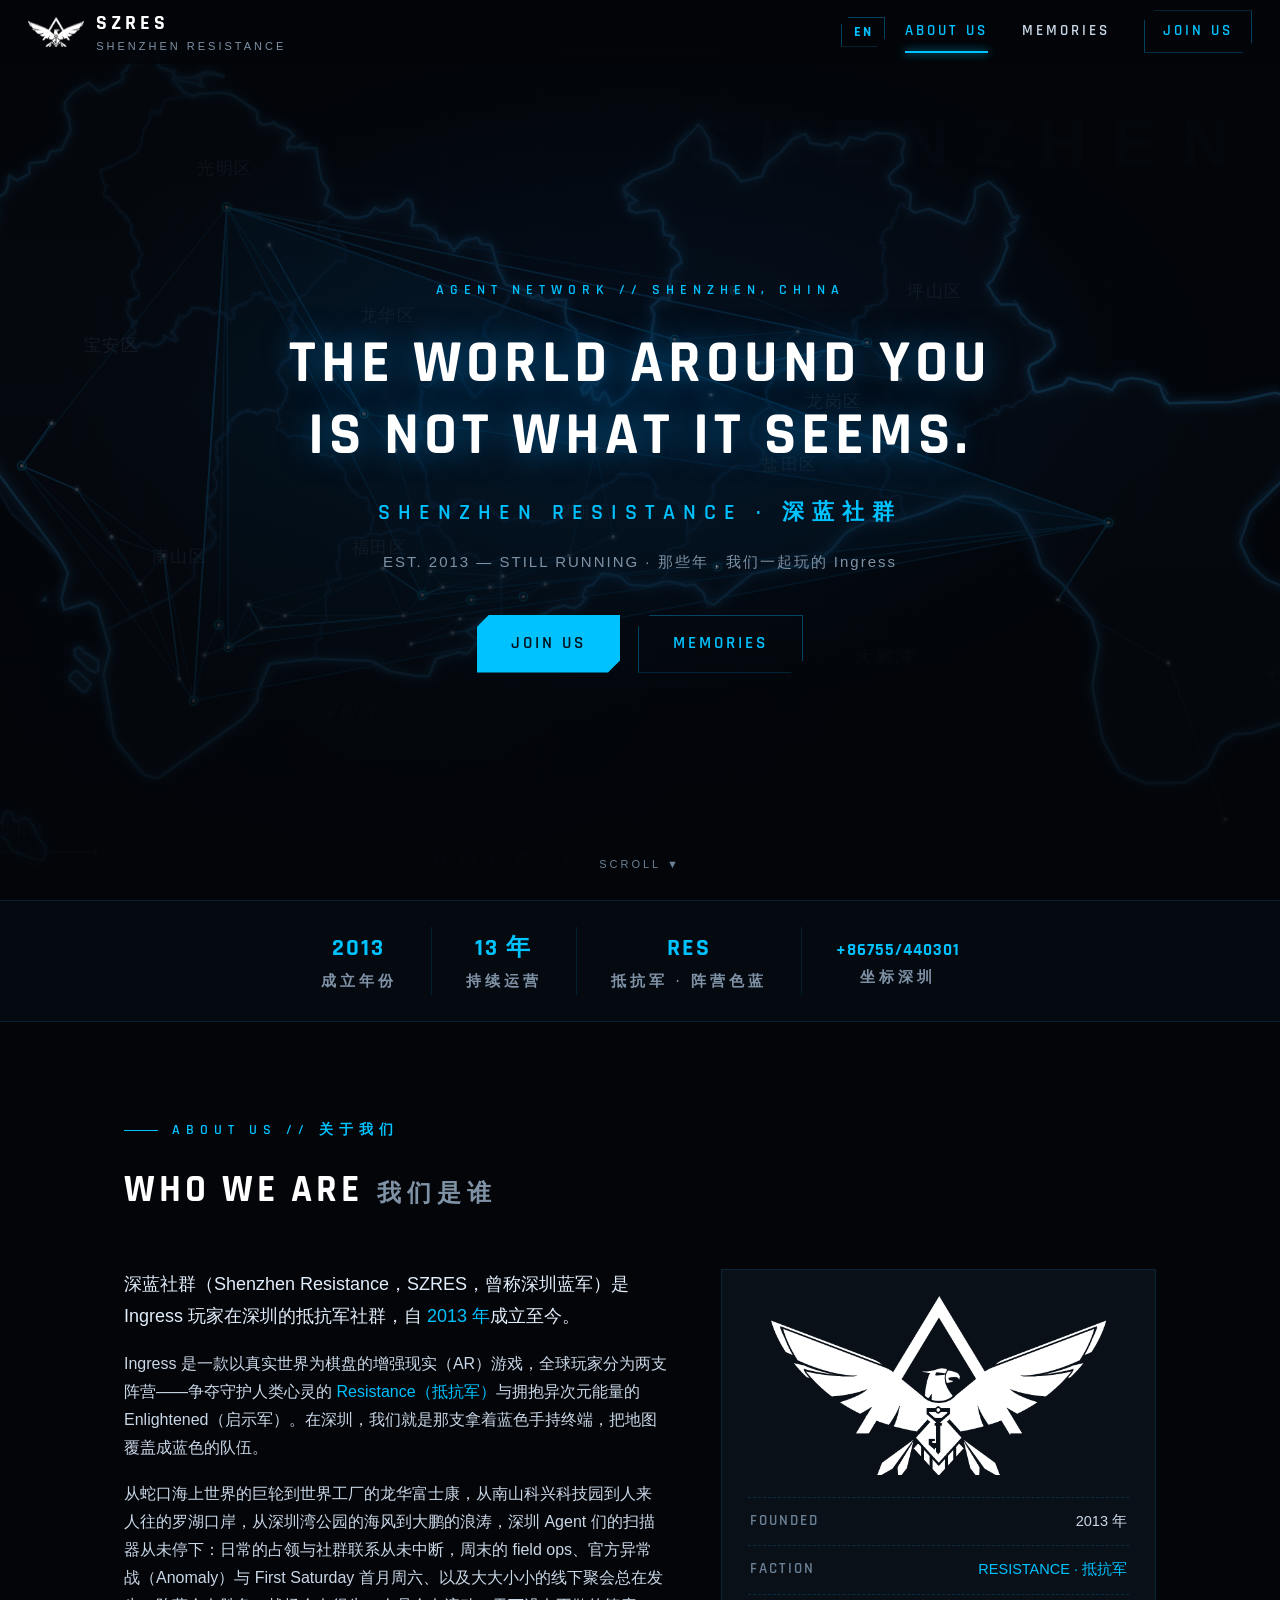
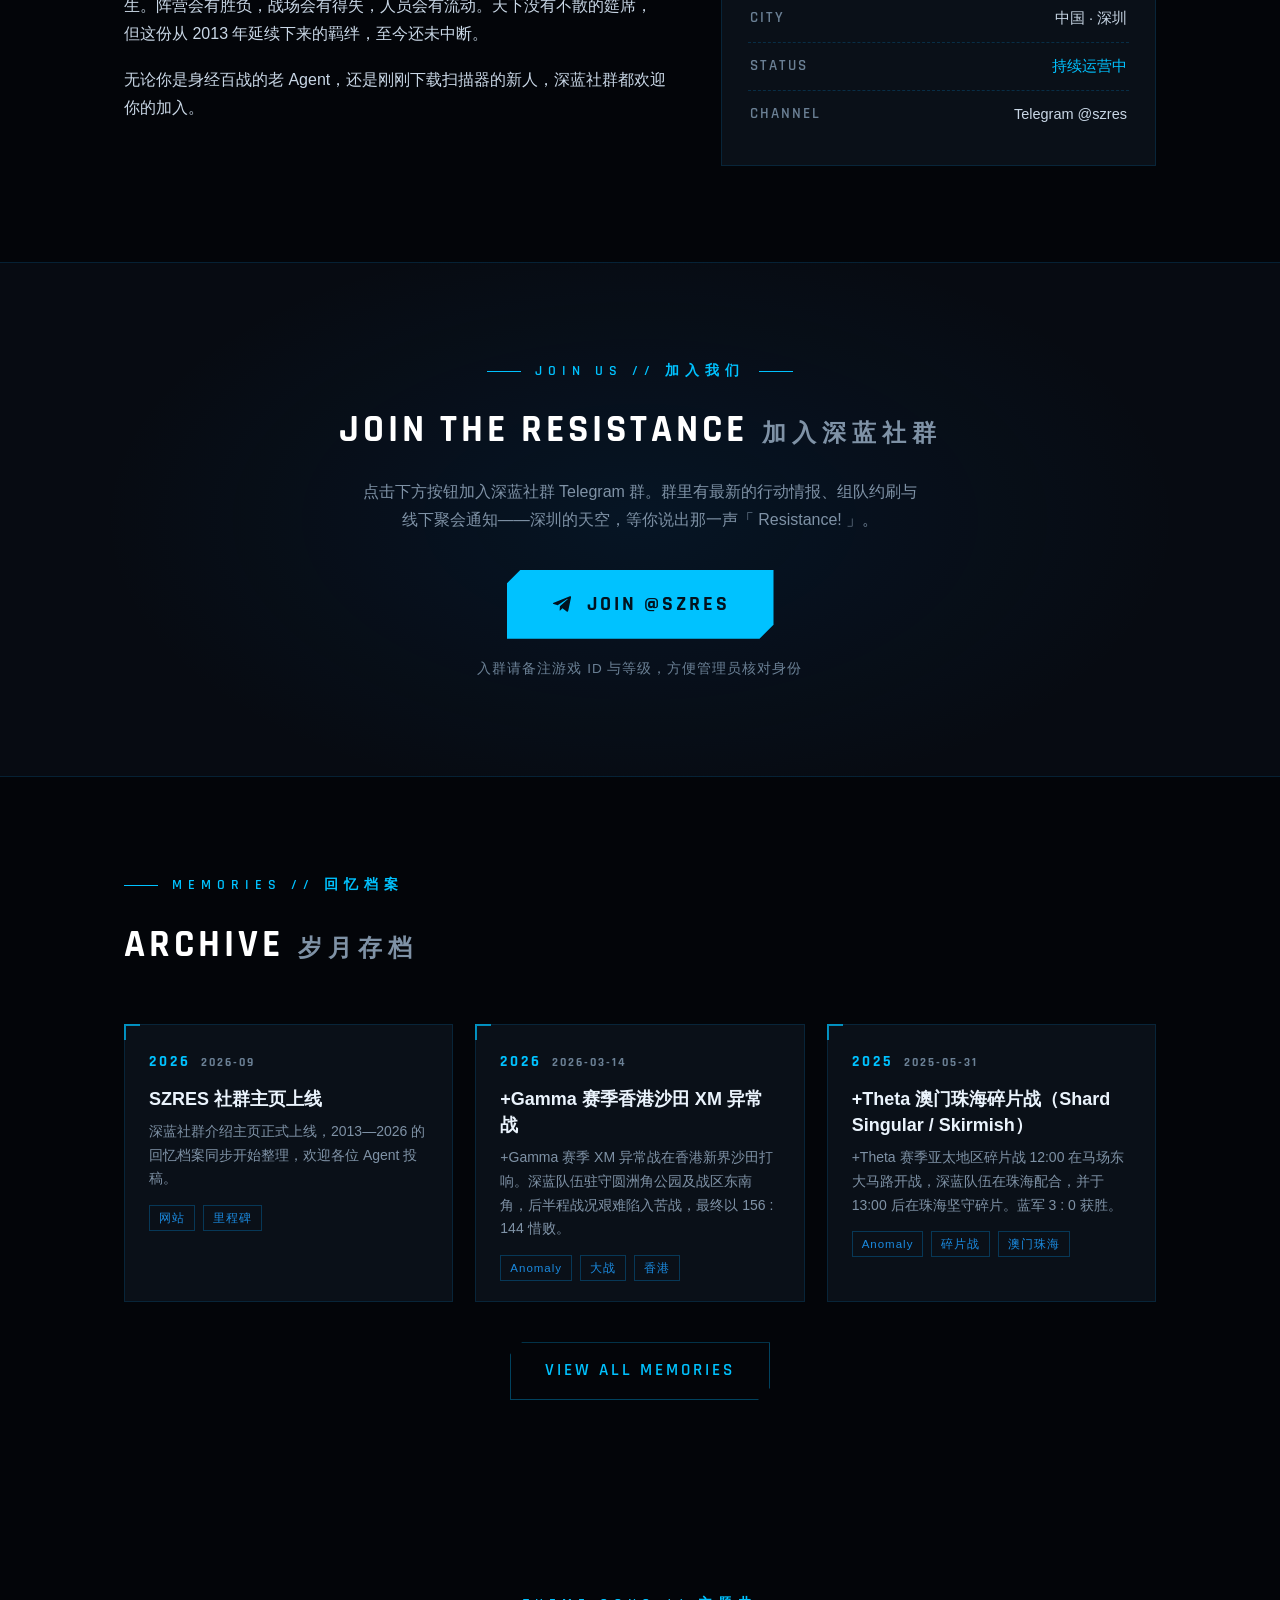
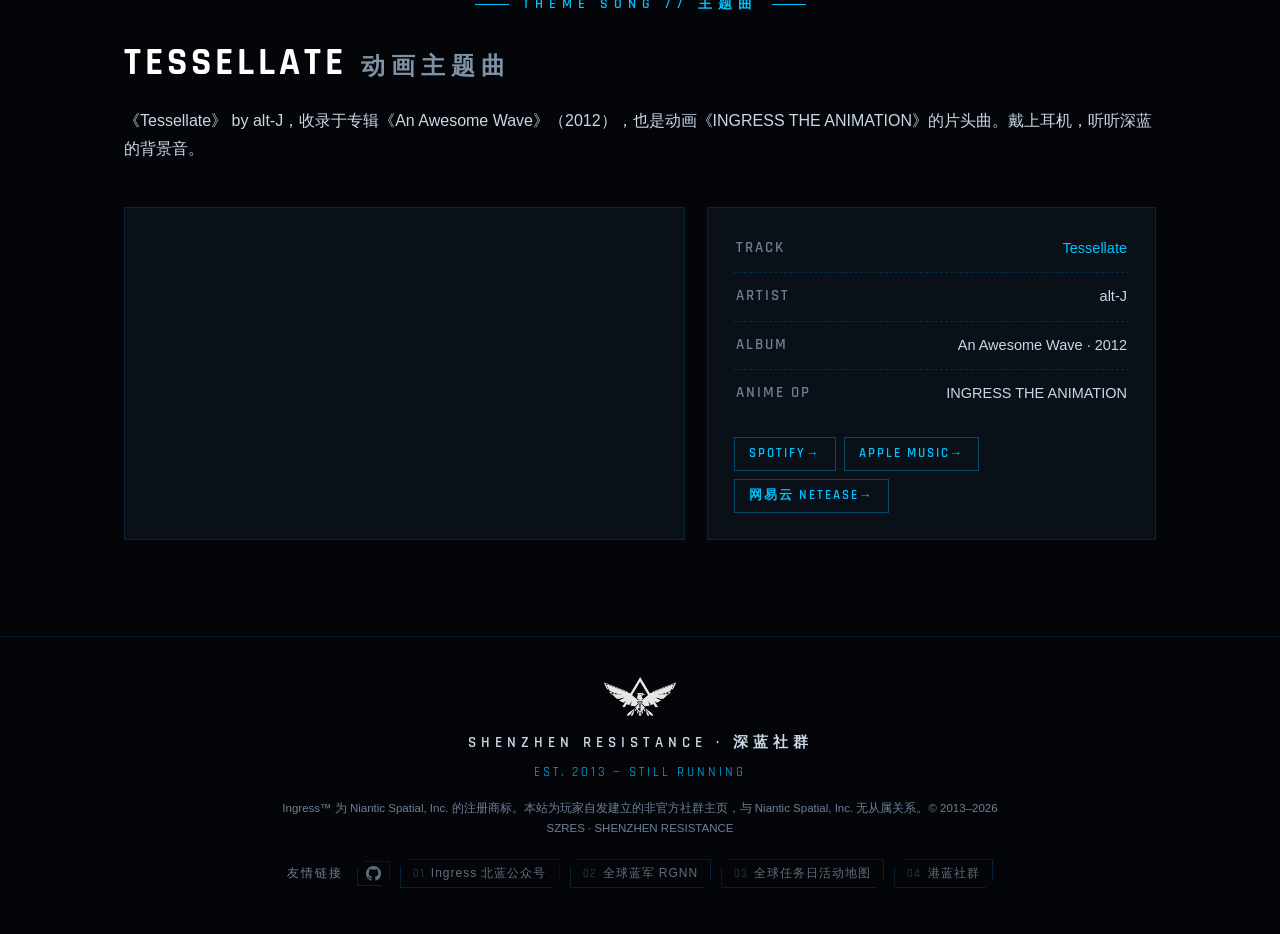
==== index.html @ 4079df11 "impeccable polish：动效 token 化（时序/缓动）、菜单与 reveal 改 transform/animation 机制、卡片 hover 修复 0.7s 迟滞、错峰入场、滚动条" ====
<!DOCTYPE html>
<html lang="zh-CN">
<head>
<meta charset="UTF-8">
<meta name="viewport" content="width=device-width, initial-scale=1.0">
<meta name="theme-color" content="#030509">
<title data-i18n="title_index">SZRES 深蓝社群 · 深圳蓝军 | Shenzhen Resistance — Ingress 深圳抵抗军社群</title>
<meta name="description" content="深蓝社群（SZRES，曾称深圳蓝军）是 Ingress 玩家在深圳的抵抗军（Resistance）社群，2013 年成立至今持续运营。组织线下 IFS 聚会、异常战（Anomaly）与任务活动，官网收录 2013–2026 社群大事记与回忆档案，加入我们请访问 Telegram @szres。">
<meta name="keywords" content="SZRES, 深蓝社群, 深蓝SZRES, 深圳蓝军, Shenzhen Resistance, Ingress, Ingress 深圳, 深圳抵抗军, Resistance 深圳, First Saturday, IFS">
<meta name="robots" content="index, follow">
<link rel="canonical" href="https://szres.github.io/">
<meta property="og:title" content="SZRES 深蓝社群 · 深圳蓝军 | Shenzhen Resistance">
<meta property="og:description" content="Ingress 玩家在深圳的抵抗军社群（曾称深圳蓝军），2013 年成立至今。2013–2026 大事记与回忆档案。">
<meta property="og:image" content="https://szres.github.io/assets/logo.jpg">
<meta property="og:url" content="https://szres.github.io/">
<meta property="og:site_name" content="SZRES 深蓝社群">
<meta property="og:locale" content="zh_CN">
<meta property="og:type" content="website">
<meta name="twitter:card" content="summary_large_image">
<script type="application/ld+json">
{
  "@context": "https://schema.org",
  "@type": "Organization",
  "name": "SZRES 深蓝社群",
  "alternateName": ["深圳蓝军", "深蓝SZRES", "深蓝社群", "Shenzhen Resistance"],
  "url": "https://szres.github.io/",
  "logo": "https://szres.github.io/assets/logo.jpg",
  "foundingDate": "2013",
  "description": "Ingress 玩家在深圳的抵抗军社群（曾称深圳蓝军），2013 年成立至今持续运营。",
  "sameAs": ["https://t.me/szres"]
}
</script>
<link rel="icon" type="image/png" href="assets/favicon.png">
<link rel="preconnect" href="https://fonts.googleapis.com">
<link rel="preconnect" href="https://fonts.gstatic.com" crossorigin>
<link href="https://fonts.googleapis.com/css2?family=Rajdhani:wght@500;600;700&display=swap" rel="stylesheet">
<script>document.documentElement.classList.add("js");</script>
<link rel="stylesheet" href="assets/style.css">
</head>
<body>

<a class="skip-link" href="#about">跳到正文 · Skip to content</a>

<header class="nav" id="nav">
  <a class="brand" href="index.html">
    <img src="assets/logo-mark.png" alt="SZRES">
    <span>
      <span class="b-name">SZRES</span>
      <span class="b-sub">SHENZHEN RESISTANCE</span>
    </span>
  </a>
  <div class="nav-right">
    <button class="lang-toggle" id="langToggle" aria-label="Switch language">EN</button>
    <button class="nav-burger" id="burger" aria-label="菜单" aria-expanded="false" aria-controls="navLinks">
      <span></span><span></span><span></span>
    </button>
    <nav class="nav-links" id="navLinks">
      <a href="index.html#about" class="active">ABOUT US</a>
      <a href="memories.html">MEMORIES</a>
      <a href="https://t.me/szres" target="_blank" rel="noopener" class="nav-cta">JOIN US</a>
    </nav>
  </div>
</header>

<section class="hero">
  <div class="hero-bg" aria-hidden="true">
    <img src="assets/shenzhen-map.svg" alt="">
  </div>
  <div class="hero-inner">
    <div class="hero-kicker">AGENT NETWORK // SHENZHEN, CHINA</div>
    <h1 class="hero-title">THE WORLD AROUND YOU<br>IS NOT WHAT IT SEEMS.</h1>
    <div class="hero-sub" data-i18n="hero_sub">SHENZHEN RESISTANCE · 深蓝社群</div>
    <p class="hero-tag" data-i18n="hero_tag">EST. 2013 — STILL RUNNING · 那些年，我们一起玩的 Ingress</p>
    <div class="hero-actions">
      <a class="btn btn-primary" href="https://t.me/szres" target="_blank" rel="noopener">JOIN US</a>
      <a class="btn btn-line" href="memories.html">MEMORIES</a>
    </div>
  </div>
  <div class="scroll-hint">SCROLL ▼</div>
</section>

<div class="strip">
  <div class="strip-inner">
    <div class="strip-item"><b>2013</b><span data-i18n="strip_founded">成立年份</span></div>
    <div class="strip-item"><b data-i18n="strip_years_b">13 年</b><span data-i18n="strip_years_l">持续运营</span></div>
    <div class="strip-item"><b>RES</b><span data-i18n="strip_res_l">抵抗军 · 阵营色蓝</span></div>
    <div class="strip-item"><b data-i18n="strip_sz_b">SZ</b><span data-i18n="strip_sz_l">坐标深圳</span></div>
  </div>
</div>

<section class="section" id="about">
  <div class="wrap">
    <div class="reveal">
      <div class="overline" data-i18n="about_overline">ABOUT US // 关于我们</div>
      <h2 class="sec-title">WHO WE ARE<span class="zh" data-i18n="about_zh">我们是谁</span></h2>
    </div>
    <div class="about-grid">
      <div class="about-text reveal">
        <p class="lead" data-i18n="about_p1">深蓝社群（Shenzhen Resistance，SZRES，曾称深圳蓝军）是 Ingress 玩家在深圳的抵抗军社群，自 <em>2013 年</em>成立至今。</p>
        <p data-i18n="about_p2">Ingress 是一款以真实世界为棋盘的增强现实（AR）游戏，全球玩家分为两支阵营——争夺守护人类心灵的 <em>Resistance（抵抗军）</em>与拥抱异次元能量的 Enlightened（启示军）。在深圳，我们就是那支拿着蓝色手持终端，把地图覆盖成蓝色的队伍。</p>
        <p data-i18n="about_p3">从蛇口海上世界的巨轮到世界工厂的龙华富士康，从南山科兴科技园到人来人往的罗湖口岸，从深圳湾公园的海风到大鹏的浪涛，深圳 Agent 们的扫描器从未停下：日常的占领与社群联系从未中断，周末的 field ops、官方异常战（Anomaly）与 First Saturday 首月周六、以及大大小小的线下聚会总在发生。阵营会有胜负，战场会有得失，人员会有流动。天下没有不散的筵席，但这份从 2013 年延续下来的羁绊，至今还未中断。</p>
        <p data-i18n="about_p4">无论你是身经百战的老 Agent，还是刚刚下载扫描器的新人，深蓝社群都欢迎你的加入。</p>
      </div>
      <aside class="about-aside reveal">
        <img src="assets/logo-mark.png" alt="深蓝社群徽标">
        <div class="fact"><span class="k">FOUNDED</span><span class="v" data-i18n="fact_founded_v">2013 年</span></div>
        <div class="fact"><span class="k">FACTION</span><span class="v hl" data-i18n="fact_faction_v">RESISTANCE · 抵抗军</span></div>
        <div class="fact"><span class="k">CITY</span><span class="v" data-i18n="fact_city_v">中国 · 深圳</span></div>
        <div class="fact"><span class="k">STATUS</span><span class="v hl" data-i18n="fact_status_v">持续运营中</span></div>
        <div class="fact"><span class="k">CHANNEL</span><span class="v">Telegram @szres</span></div>
      </aside>
    </div>
  </div>
</section>

<section class="section join" id="join">
  <div class="wrap">
    <div class="reveal">
      <div class="overline center" data-i18n="join_overline">JOIN US // 加入我们</div>
      <h2 class="sec-title">JOIN THE RESISTANCE<span class="zh" data-i18n="join_zh">加入深蓝社群</span></h2>
      <p class="desc" data-i18n="join_desc">点击下方按钮加入深蓝社群 Telegram 群。群里有最新的行动情报、组队约刷与线下聚会通知——深圳的天空，等你说出那一声「 Resistance! 」。</p>
      <a class="tg-btn" href="https://t.me/szres" target="_blank" rel="noopener">
        <svg viewBox="0 0 24 24" aria-hidden="true"><path d="M21.9 4.6 18.8 19.3c-.2 1-.8 1.3-1.7.8l-4.6-3.4-2.2 2.1c-.2.2-.5.4-.9.4l.3-4.7 8.5-7.7c.4-.3-.1-.5-.6-.2L7.3 13.4l-4.5-1.4c-1-.3-1-1 .2-1.5L20.6 3.6c.8-.3 1.5.2 1.3 1z"/></svg>
        JOIN @SZRES
      </a>
      <p class="hint" data-i18n="join_hint">入群请备注游戏 ID 与等级，方便管理员核对身份</p>
    </div>
  </div>
</section>

<section class="section" id="mem-preview">
  <div class="wrap">
    <div class="reveal">
      <div class="overline" data-i18n="mem_overline">MEMORIES // 回忆档案</div>
      <h2 class="sec-title">ARCHIVE<span class="zh" data-i18n="archive_zh">岁月存档</span></h2>
    </div>
    <div class="mem-grid" id="mem-preview-grid"></div>
    <div class="mem-more reveal">
      <a class="btn btn-line" href="memories.html">VIEW ALL MEMORIES</a>
    </div>
  </div>
</section>

<section class="section" id="theme-song">
  <div class="wrap">
    <div class="reveal">
      <div class="overline center" data-i18n="song_overline">THEME SONG // 主题曲</div>
      <h2 class="sec-title">TESSELLATE<span class="zh" data-i18n="song_zh">动画主题曲</span></h2>
      <p class="desc" data-i18n="song_desc">《Tessellate》 by alt-J，收录于专辑《An Awesome Wave》（2012），也是动画《INGRESS THE ANIMATION》的片头曲。戴上耳机，听听深蓝的背景音。</p>
    </div>
    <div class="song-grid reveal">
      <div class="song-video">
        <iframe src="https://www.youtube-nocookie.com/embed/Qg6BwvDcANg" title="alt-J — Tessellate [OFFICIAL VIDEO]" loading="lazy" allow="accelerometer; autoplay; clipboard-write; encrypted-media; gyroscope; picture-in-picture; web-share" allowfullscreen></iframe>
      </div>
      <aside class="song-card">
        <div class="fact"><span class="k">TRACK</span><span class="v hl">Tessellate</span></div>
        <div class="fact"><span class="k">ARTIST</span><span class="v">alt-J</span></div>
        <div class="fact"><span class="k">ALBUM</span><span class="v">An Awesome Wave · 2012</span></div>
        <div class="fact"><span class="k">ANIME OP</span><span class="v">INGRESS THE ANIMATION</span></div>
        <div class="song-links">
          <a class="mem-btn" href="https://open.spotify.com/search/Tessellate%20alt-J" target="_blank" rel="noopener">SPOTIFY</a>
          <a class="mem-btn" href="https://music.apple.com/us/search?term=tessellate%20alt-j" target="_blank" rel="noopener">APPLE MUSIC</a>
          <a class="mem-btn" href="https://music.163.com/#/search/?s=Tessellate%20alt-J" target="_blank" rel="noopener">网易云 NETEASE</a>
        </div>
      </aside>
    </div>
  </div>
</section>

<footer>
  <img src="assets/logo-mark.png" alt="">
  <div class="f-name" data-i18n="footer_name">SHENZHEN RESISTANCE · 深蓝社群</div>
  <div class="f-est">EST. 2013 — STILL RUNNING</div>
  <p class="f-note" data-i18n="footer_note">Ingress™ 为 Niantic Spatial, Inc. 的注册商标。本站为玩家自发建立的非官方社群主页，与 Niantic Spatial, Inc. 无从属关系。© 2013–2026 SZRES · SHENZHEN RESISTANCE</p>
  <div class="friend-links">
    <span class="fl-label" data-i18n="fl_label">友情链接</span>
    <a class="fl-gh" href="https://github.com/szres" target="_blank" rel="noopener" aria-label="GitHub"><svg viewBox="0 0 16 16" aria-hidden="true"><path d="M8 0C3.58 0 0 3.58 0 8c0 3.54 2.29 6.53 5.47 7.59.4.07.55-.17.55-.38 0-.19-.01-.82-.01-1.49-2.01.37-2.53-.49-2.69-.94-.09-.23-.48-.94-.82-1.13-.28-.15-.68-.52-.01-.53.63-.01 1.08.58 1.23.82.72 1.21 1.87.87 2.33.66.07-.52.28-.87.51-1.07-1.78-.2-3.64-.89-3.64-3.95 0-.87.31-1.59.82-2.15-.08-.2-.36-1.02.08-2.12 0 0 .67-.21 2.2.82.64-.18 1.32-.27 2-.27.68 0 1.36.09 2 .27 1.53-1.04 2.2-.82 2.2-.82.44 1.1.16 1.92.08 2.12.51.56.82 1.27.82 2.15 0 3.07-1.87 3.75-3.65 3.95.29.25.54.73.54 1.48 0 1.07-.01 1.93-.01 2.2 0 .21.15.46.55.38A8.01 8.01 0 0 0 16 8c0-4.42-3.58-8-8-8z"/></svg></a>
    <a href="https://bjres.net/" target="_blank" rel="noopener" data-i18n="fl_bjres">Ingress 北蓝公众号</a>
    <a href="https://www.willbe.blue/" target="_blank" rel="noopener" data-i18n="fl_rgnn">全球蓝军 RGNN</a>
    <a href="https://md-atlas.reiinoki.dpdns.org/" target="_blank" rel="noopener" data-i18n="fl_md_atlas">全球任务日活动地图</a>
    <a href="https://hkresistance.com/" target="_blank" rel="noopener" data-i18n="fl_hk">港蓝社群</a>
  </div>
</footer>

<script src="assets/i18n.js"></script>
<script src="assets/memories-data.js"></script>
<script src="assets/main.js"></script>
</body>
</html>
---- assets/style.css ----
/* ============================================================
   SZRES · Shenzhen Resistance — Ingress-inspired dark theme
   ============================================================ */
:root {
  --bg: #030509;
  --bg-soft: #070b12;
  --panel: #0a1018;
  --panel-2: #0d1520;
  --line: rgba(0, 150, 230, 0.16);
  --line-strong: rgba(0, 180, 255, 0.35);
  --text: #c9d7e6;
  --dim: #7f92a6;
  --faint: #6b8095;
  --accent: #00c2ff;
  --accent-2: #1b8adf;
  --accent-dim: rgba(0, 194, 255, 0.12);
  --font-display: "Rajdhani", "Segoe UI", "Microsoft YaHei", "PingFang SC", sans-serif;
  --font-body: "Segoe UI", "Microsoft YaHei", "PingFang SC", "Helvetica Neue", sans-serif;
  --ease-out: cubic-bezier(0.16, 1, 0.3, 1);
  --dur-fast: 150ms;
  --dur-med: 250ms;
}

* { margin: 0; padding: 0; box-sizing: border-box; }

html { scroll-behavior: smooth; scrollbar-color: rgba(0, 150, 230, 0.35) #05080e; scrollbar-width: thin; }
::-webkit-scrollbar { width: 10px; height: 10px; }
::-webkit-scrollbar-track { background: #05080e; }
::-webkit-scrollbar-thumb { background: rgba(0, 150, 230, 0.3); border: 2px solid #05080e; border-radius: 5px; }
::-webkit-scrollbar-thumb:hover { background: rgba(0, 150, 230, 0.5); }

body {
  background: var(--bg);
  color: var(--text);
  font-family: var(--font-body);
  font-size: 16px;
  line-height: 1.75;
  -webkit-font-smoothing: antialiased;
  overflow-x: hidden;
}

/* faint global grid texture */
body::before {
  content: "";
  position: fixed;
  inset: 0;
  background-image:
    linear-gradient(rgba(0, 150, 230, 0.028) 1px, transparent 1px),
    linear-gradient(90deg, rgba(0, 150, 230, 0.028) 1px, transparent 1px);
  background-size: 56px 56px;
  pointer-events: none;
  z-index: 0;
}

::selection { background: rgba(0, 194, 255, 0.35); color: #fff; }

a { color: var(--accent); text-decoration: none; }
img { max-width: 100%; display: block; }

.wrap { max-width: 1080px; margin: 0 auto; padding: 0 24px; position: relative; z-index: 1; }

/* ---------------- top navigation ---------------- */
.nav {
  position: fixed;
  top: 0; left: 0; right: 0;
  z-index: 100;
  display: flex;
  align-items: center;
  justify-content: space-between;
  padding: 0 28px;
  height: 64px;
  background: linear-gradient(to bottom, rgba(3, 5, 9, 0.92), rgba(3, 5, 9, 0.75));
  border-bottom: 1px solid transparent;
  transition: background 0.3s, border-color 0.3s;
}
.nav.scrolled {
  height: 56px;
  background: rgba(4, 7, 12, 0.96);
  border-bottom-color: var(--line);
  backdrop-filter: blur(8px);
}
.brand {
  display: flex;
  align-items: center;
  gap: 12px;
  color: #fff;
}
.brand img { height: 30px; width: auto; }
.brand .b-name {
  font-family: var(--font-display);
  font-weight: 700;
  font-size: 20px;
  letter-spacing: 4px;
}
.brand .b-sub {
  font-size: 11px;
  letter-spacing: 3px;
  color: var(--dim);
  display: block;
  margin-top: -4px;
}
.nav-links { display: flex; align-items: center; gap: 34px; }
.nav-links a {
  font-family: var(--font-display);
  font-weight: 600;
  font-size: 15px;
  letter-spacing: 3px;
  color: var(--text);
  position: relative;
  padding: 6px 0;
  transition: color 0.2s;
}
.nav-links a:hover { color: var(--accent); }
.nav-links a.active { color: var(--accent); }
.nav-links a.active::after {
  content: "";
  position: absolute;
  left: 0; right: 0; bottom: -2px;
  height: 2px;
  background: var(--accent);
  box-shadow: 0 0 8px var(--accent);
}
.nav-links a.nav-cta {
  border: 1px solid var(--line-strong);
  padding: 7px 18px;
  color: var(--accent);
  clip-path: polygon(10px 0, 100% 0, 100% calc(100% - 10px), calc(100% - 10px) 100%, 0 100%, 0 10px);
  transition: background 0.2s, color 0.2s;
}
.nav-links a.nav-cta:hover { background: var(--accent-dim); color: #fff; }

.nav-right { display: flex; align-items: center; gap: 20px; }
.lang-toggle {
  font-family: var(--font-display);
  font-weight: 700;
  font-size: 13.5px;
  letter-spacing: 1.5px;
  color: var(--accent);
  background: transparent;
  border: 1px solid var(--line-strong);
  padding: 5px 12px;
  cursor: pointer;
  clip-path: polygon(8px 0, 100% 0, 100% calc(100% - 8px), calc(100% - 8px) 100%, 0 100%, 0 8px);
  transition: background 0.2s, color 0.2s;
}
.lang-toggle:hover { background: var(--accent-dim); color: #fff; }

.nav-burger {
  display: none;
  flex-direction: column;
  gap: 5px;
  background: none;
  border: none;
  cursor: pointer;
  padding: 8px;
}
.nav-burger span { width: 24px; height: 2px; background: var(--accent); transition: transform var(--dur-med) var(--ease-out), opacity var(--dur-med); }
.nav-burger.open span:nth-child(1) { transform: translateY(7px) rotate(45deg); }
.nav-burger.open span:nth-child(2) { opacity: 0; }
.nav-burger.open span:nth-child(3) { transform: translateY(-7px) rotate(-45deg); }

/* ---------------- hero ---------------- */
.hero {
  min-height: 100vh;
  display: flex;
  align-items: center;
  justify-content: center;
  text-align: center;
  position: relative;
  overflow: hidden;
  padding: 110px 24px 60px;
  background: var(--bg);
}
.hero-bg { position: absolute; inset: 0; }
.hero-bg img {
  width: 100%; height: 100%;
  object-fit: cover;
  opacity: 0.5;
}
.hero-bg::after {
  content: "";
  position: absolute;
  inset: 0;
  background:
    radial-gradient(ellipse 65% 55% at 50% 42%, rgba(0, 60, 120, 0.16), transparent 70%),
    linear-gradient(to bottom, rgba(3, 5, 9, 0.86) 0%, rgba(3, 5, 9, 0.5) 45%, rgba(3, 5, 9, 0.94) 100%);
}
.hero-inner { position: relative; z-index: 1; max-width: 980px; }
.hero-kicker {
  font-family: var(--font-display);
  font-weight: 600;
  font-size: 14px;
  letter-spacing: 6px;
  color: var(--accent);
  margin-bottom: 26px;
}
.hero-title {
  font-family: var(--font-display);
  font-weight: 700;
  font-size: clamp(30px, 5.2vw, 60px);
  letter-spacing: 5px;
  line-height: 1.2;
  color: #fff;
  text-shadow: 0 0 30px rgba(0, 150, 235, 0.5);
  margin-bottom: 22px;
}
.hero-sub {
  font-family: var(--font-display);
  font-weight: 600;
  font-size: clamp(16px, 2.4vw, 22px);
  letter-spacing: 8px;
  color: var(--accent);
  margin-bottom: 16px;
}
.hero-tag {
  color: var(--dim);
  font-size: 15px;
  letter-spacing: 2px;
  margin-bottom: 40px;
}
.hero-tag .sep { color: var(--accent-2); margin: 0 10px; }
.hero-actions { display: flex; gap: 18px; justify-content: center; flex-wrap: wrap; }

/* buttons */
.btn {
  display: inline-flex;
  align-items: center;
  gap: 10px;
  font-family: var(--font-display);
  font-weight: 600;
  font-size: 17px;
  letter-spacing: 3px;
  padding: 13px 34px;
  transition: background var(--dur-fast) var(--ease-out), color var(--dur-fast) var(--ease-out), box-shadow var(--dur-fast) var(--ease-out), transform var(--dur-fast) var(--ease-out);
  clip-path: polygon(12px 0, 100% 0, 100% calc(100% - 12px), calc(100% - 12px) 100%, 0 100%, 0 12px);
}
.btn-primary {
  background: var(--accent);
  color: #02131f;
}
.btn-primary:hover { background: #3fd4ff; box-shadow: 0 0 24px rgba(0, 194, 255, 0.45); }
.btn-line {
  border: 1px solid var(--line-strong);
  color: var(--accent);
}
.btn-line:hover { background: var(--accent-dim); color: #fff; }

.scroll-hint {
  position: absolute;
  bottom: 26px;
  left: 50%;
  transform: translateX(-50%);
  color: var(--faint);
  font-size: 11px;
  letter-spacing: 3px;
  animation: hintPulse 2.4s ease-in-out infinite;
}
@keyframes hintPulse { 0%, 100% { opacity: 0.4; } 50% { opacity: 1; } }

/* ---------------- sections ---------------- */
.section { padding: 96px 0; scroll-margin-top: 56px; }
.section-line {
  height: 1px;
  background: linear-gradient(90deg, transparent, var(--line) 18%, var(--line) 82%, transparent);
}
.overline {
  font-family: var(--font-display);
  font-weight: 600;
  font-size: 14px;
  letter-spacing: 6px;
  color: var(--accent);
  display: flex;
  align-items: center;
  gap: 14px;
  margin-bottom: 14px;
}
.overline::before { content: ""; width: 34px; height: 1px; background: var(--accent); }
.overline.center { justify-content: center; }
.overline.center::after { content: ""; width: 34px; height: 1px; background: var(--accent); }
h2.sec-title {
  font-family: var(--font-display);
  font-weight: 700;
  font-size: clamp(26px, 4vw, 38px);
  letter-spacing: 4px;
  color: #fff;
  margin-bottom: 10px;
}
h2.sec-title .zh { color: var(--dim); font-size: 0.62em; letter-spacing: 6px; margin-left: 14px; }

/* intel map panel */
.map-panel {
  position: relative;
  border: 1px solid var(--line);
  background: var(--bg-soft);
  padding: 14px;
  margin-top: 44px;
}
.map-panel::before, .map-panel::after,
.map-corners::before, .map-corners::after {
  content: "";
  position: absolute;
  width: 18px; height: 18px;
  border-color: var(--accent);
  border-style: solid;
}
.map-panel::before { top: -1px; left: -1px; border-width: 2px 0 0 2px; }
.map-panel::after { top: -1px; right: -1px; border-width: 2px 2px 0 0; }
.map-corners::before { bottom: -1px; left: -1px; border-width: 0 0 2px 2px; }
.map-corners::after { bottom: -1px; right: -1px; border-width: 0 2px 2px 0; }
.map-panel img { width: 100%; }
.map-caption {
  display: flex;
  justify-content: space-between;
  flex-wrap: wrap;
  gap: 8px;
  margin-top: 12px;
  padding: 0 4px;
  font-family: var(--font-display);
  font-size: 12.5px;
  letter-spacing: 2.5px;
  color: var(--faint);
}
.map-caption .live { color: var(--accent); }
.map-caption .live::before {
  content: "●";
  margin-right: 8px;
  animation: hintPulse 2s infinite;
}

/* stats strip */
.strip {
  border-top: 1px solid var(--line);
  border-bottom: 1px solid var(--line);
  background: rgba(7, 12, 20, 0.6);
}
.strip-inner {
  display: flex;
  justify-content: center;
  align-items: center;
  flex-wrap: wrap;
  gap: 14px 0;
  padding: 26px 10px;
}
.strip-item {
  font-family: var(--font-display);
  font-weight: 600;
  font-size: 15px;
  letter-spacing: 4px;
  color: var(--dim);
  padding: 0 34px;
  border-right: 1px solid var(--line);
  text-align: center;
}
.strip-item:last-child { border-right: none; }
.strip-item b { display: block; color: var(--accent); font-size: 24px; letter-spacing: 2px; font-variant-numeric: tabular-nums; }
.strip-item b[data-i18n="strip_sz_b"] { font-size: 17px; letter-spacing: 1px; padding-top: 5px; }

/* about */
.about-grid {
  display: grid;
  grid-template-columns: 1.25fr 1fr;
  gap: 54px;
  margin-top: 46px;
  align-items: start;
}
.about-text p { margin-bottom: 18px; color: var(--text); }
.about-text .lead { font-size: 18px; color: #e2eefb; }
.about-text em { color: var(--accent); font-style: normal; }
.about-aside {
  border: 1px solid var(--line);
  background: var(--panel);
  padding: 26px;
}
.about-aside img { margin: 0 auto 22px; width: 88%; }
.fact {
  display: flex;
  justify-content: space-between;
  gap: 12px;
  padding: 11px 2px;
  border-top: 1px dashed rgba(0, 150, 230, 0.22);
  font-size: 14.5px;
}
.fact .k {
  font-family: var(--font-display);
  font-weight: 600;
  letter-spacing: 2px;
  color: var(--faint);
}
.fact .v { color: var(--text); text-align: right; font-variant-numeric: tabular-nums; }
.fact .v.hl { color: var(--accent); }

/* join */
.join {
  text-align: center;
  background:
    radial-gradient(ellipse 60% 80% at 50% 50%, rgba(0, 90, 170, 0.12), transparent 70%),
    var(--bg-soft);
  border-top: 1px solid var(--line);
  border-bottom: 1px solid var(--line);
}
.join p.desc {
  max-width: 560px;
  margin: 14px auto 36px;
  color: var(--dim);
}
.tg-btn {
  display: inline-flex;
  align-items: center;
  gap: 14px;
  font-family: var(--font-display);
  font-weight: 700;
  font-size: 20px;
  letter-spacing: 3px;
  color: #02131f;
  background: var(--accent);
  padding: 17px 44px;
  clip-path: polygon(14px 0, 100% 0, 100% calc(100% - 14px), calc(100% - 14px) 100%, 0 100%, 0 14px);
  transition: background var(--dur-fast) var(--ease-out), color var(--dur-fast) var(--ease-out), box-shadow var(--dur-fast) var(--ease-out), transform var(--dur-fast) var(--ease-out);
}
.tg-btn svg { width: 22px; height: 22px; fill: currentColor; }
.tg-btn:hover { background: #3fd4ff; box-shadow: 0 0 34px rgba(0, 194, 255, 0.5); transform: translateY(-2px); }
.join .hint { margin-top: 18px; font-size: 13.5px; color: var(--faint); letter-spacing: 1px; }

/* memories preview (home) */
.mem-grid {
  display: grid;
  grid-template-columns: repeat(3, 1fr);
  gap: 22px;
  margin-top: 46px;
}
.mem-card {
  position: relative;
  border: 1px solid var(--line);
  background: var(--panel);
  padding: 24px 24px 20px;
  transition: border-color var(--dur-med) var(--ease-out), transform var(--dur-fast) var(--ease-out), box-shadow var(--dur-med) var(--ease-out);
  display: block;
  color: var(--text);
}
.mem-card:hover {
  border-color: var(--line-strong);
  transform: translateY(-4px);
  box-shadow: 0 10px 34px rgba(0, 120, 200, 0.16);
}
.mem-card::before {
  content: "";
  position: absolute;
  top: -1px; left: -1px;
  width: 14px; height: 14px;
  border-top: 2px solid var(--accent);
  border-left: 2px solid var(--accent);
  opacity: 0.7;
}
.mem-year {
  font-family: var(--font-display);
  font-weight: 700;
  font-size: 15px;
  letter-spacing: 3px;
  color: var(--accent);
}
.mem-date {
  font-size: 12px;
  color: var(--faint);
  letter-spacing: 2px;
  margin-left: 10px;
  font-variant-numeric: tabular-nums;
}
.mem-card h3 {
  font-size: 18px;
  color: #eaf3fc;
  margin: 10px 0 8px;
  line-height: 1.45;
}
.mem-card p { font-size: 14px; color: var(--dim); line-height: 1.7; }
.mem-tags { margin-top: 14px; display: flex; gap: 8px; flex-wrap: wrap; }
.mem-tags span {
  font-size: 11.5px;
  letter-spacing: 1px;
  color: var(--accent-2);
  border: 1px solid rgba(0, 150, 230, 0.3);
  padding: 2px 9px;
}
.mem-btnrow { margin-top: 14px; }
.mem-btn {
  display: inline-flex;
  align-items: center;
  font-family: var(--font-display);
  font-weight: 600;
  font-size: 12.5px;
  letter-spacing: 2px;
  color: var(--accent);
  border: 1px solid var(--line-strong);
  padding: 5px 14px;
  transition: background 0.2s, color 0.2s;
}
.mem-btn:hover { background: var(--accent-dim); color: #fff; }
.mem-btn::after { content: " →"; }
.mem-more { text-align: center; margin-top: 40px; }
.mem-empty {
  border: 1px dashed rgba(0, 150, 230, 0.3);
  color: var(--faint);
  display: flex;
  align-items: center;
  justify-content: center;
  min-height: 150px;
  font-size: 14px;
  letter-spacing: 2px;
}

/* ---------------- memories archive page ---------------- */
.page-head {
  padding: 150px 0 44px;
  text-align: center;
  background: radial-gradient(ellipse 60% 70% at 50% 0%, rgba(0, 90, 170, 0.14), transparent 70%);
}
.page-head h1 {
  font-family: var(--font-display);
  font-weight: 700;
  font-size: clamp(30px, 5vw, 48px);
  letter-spacing: 10px;
  color: #fff;
  text-shadow: 0 0 22px rgba(0, 170, 255, 0.4);
}
.page-head .p-sub { color: var(--dim); letter-spacing: 2px; margin-top: 10px; font-size: 15px; }

.year-block {
  display: grid;
  grid-template-columns: 150px 1fr;
  gap: 30px;
  padding: 40px 0;
  border-top: 1px solid var(--line);
}
.year-num {
  font-family: var(--font-display);
  font-weight: 700;
  font-size: 44px;
  letter-spacing: 2px;
  color: rgba(0, 194, 255, 0.8);
  text-shadow: 0 0 18px rgba(0, 170, 255, 0.35);
  line-height: 1;
  position: sticky;
  top: 90px;
}
.year-num small { display: block; font-size: 12px; letter-spacing: 3px; color: var(--faint); margin-top: 8px; }
.year-cards { display: grid; grid-template-columns: repeat(auto-fill, minmax(280px, 1fr)); gap: 18px; }
.year-cards .mem-card { padding: 20px 20px 16px; }
.year-cards .mem-card h3 { font-size: 16.5px; }

/* ---------------- article page ---------------- */
.article { max-width: 800px; margin: 0 auto; padding: 150px 24px 90px; position: relative; z-index: 1; }
.article-head { border-bottom: 1px solid var(--line); padding-bottom: 26px; margin-bottom: 36px; }
.article-head h1 {
  font-family: var(--font-display);
  font-weight: 700;
  font-size: clamp(26px, 4vw, 40px);
  letter-spacing: 2px;
  color: #fff;
  margin: 14px 0 10px;
  line-height: 1.3;
}
.article-meta { color: var(--faint); font-size: 14px; letter-spacing: 2px; font-variant-numeric: tabular-nums; }
.article-meta .mem-tags { display: inline-flex; margin-left: 14px; margin-top: 0; }
.article-body p { margin-bottom: 20px; color: var(--text); }
.article-body h2 {
  font-family: var(--font-display);
  color: #fff;
  letter-spacing: 2px;
  font-size: 22px;
  margin: 36px 0 14px;
}
.article-body img { margin: 24px 0; border: 1px solid var(--line); }
.article-body blockquote {
  border-left: 1px solid rgba(0, 194, 255, 0.55);
  background: var(--panel);
  padding: 14px 20px;
  color: var(--dim);
  margin: 22px 0;
}
.back-link {
  display: inline-block;
  margin-top: 44px;
  font-family: var(--font-display);
  font-weight: 600;
  letter-spacing: 3px;
  font-size: 15px;
}

/* ---------------- footer ---------------- */
footer {
  border-top: 1px solid var(--line);
  padding: 40px 24px 46px;
  text-align: center;
  position: relative;
  z-index: 1;
}
footer img { width: 72px; margin: 0 auto 14px; opacity: 0.9; }
footer .f-name {
  font-family: var(--font-display);
  font-weight: 600;
  letter-spacing: 5px;
  color: var(--text);
  font-size: 15px;
}
footer .f-est {
  font-family: var(--font-display);
  color: var(--accent);
  letter-spacing: 3px;
  font-size: 12.5px;
  margin: 6px 0 14px;
}
footer .f-note { font-size: 11.5px; color: var(--faint); max-width: 720px; margin: 0 auto; line-height: 1.8; }
.friend-links {
  margin-top: 20px;
  display: flex;
  align-items: center;
  justify-content: center;
  flex-wrap: wrap;
  gap: 10px;
  counter-reset: fl;
}
.friend-links .fl-label {
  font-family: var(--font-display);
  font-size: 12px;
  letter-spacing: 2px;
  color: var(--faint);
  margin-right: 4px;
}
.friend-links a {
  counter-increment: fl;
  font-size: 12px;
  letter-spacing: 1px;
  color: rgba(127, 146, 166, 0.75);
  border: 1px solid rgba(0, 150, 230, 0.2);
  padding: 3px 12px;
  clip-path: polygon(8px 0, 100% 0, 100% calc(100% - 8px), calc(100% - 8px) 100%, 0 100%, 0 8px);
  transition: background 0.2s, color 0.2s;
}
.friend-links a::before {
  content: counter(fl, decimal-leading-zero);
  font-family: var(--font-display);
  font-size: 10.5px;
  letter-spacing: 1px;
  color: rgba(90, 120, 150, 0.6);
  margin-right: 7px;
}
.friend-links a.fl-gh {
  counter-increment: none;
  display: inline-flex;
  align-items: center;
  justify-content: center;
  padding: 4px 8px;
}
.friend-links a.fl-gh::before { content: none; }
.friend-links a.fl-gh svg { width: 15px; height: 15px; fill: currentColor; }
.friend-links a.fl-gh:hover { color: #cfe7ff; }
.friend-links a.fl-gh:hover::before { content: none; }
.friend-links a:hover { background: var(--accent-dim); color: #cfe7ff; }
.friend-links a:hover::before { color: var(--accent); }

/* theme song */
.song-grid {
  display: grid;
  grid-template-columns: 1.25fr 1fr;
  gap: 22px;
  margin-top: 44px;
}
.song-video {
  position: relative;
  padding-top: 56.25%;
  border: 1px solid var(--line);
  background: var(--panel);
}
.song-video iframe { position: absolute; inset: 0; width: 100%; height: 100%; border: 0; }
.song-card {
  border: 1px solid var(--line);
  background: var(--panel);
  padding: 26px;
  display: flex;
  flex-direction: column;
}
.song-card .fact:first-child { border-top: none; padding-top: 2px; }
.song-links { margin-top: auto; padding-top: 20px; display: flex; flex-wrap: wrap; gap: 8px; }

/* keyboard focus: inset ring paints inside the clip-path polygon, so it is never clipped */
.skip-link {
  position: fixed;
  top: -60px;
  left: 16px;
  z-index: 300;
  background: var(--accent);
  color: #02131f;
  font-family: var(--font-display);
  font-weight: 600;
  font-size: 14px;
  letter-spacing: 1px;
  padding: 10px 18px;
  transition: top 0.2s;
}
.skip-link:focus { top: 12px; }

.nav-cta:focus-visible,
.lang-toggle:focus-visible,
.btn:focus-visible,
.tg-btn:focus-visible,
.friend-links a:focus-visible,
.mem-btn:focus-visible {
  outline: 2px solid #eaf6ff;
  outline-offset: -5px;
}

/* press feedback */
.btn:active,
.tg-btn:active,
.lang-toggle:active,
.mem-btn:active,
.friend-links a:active { transform: scale(0.96); }

/* prefers-reduced-motion: make all motion opt-in (canonical clamp; wins the cascade) */
@media (prefers-reduced-motion: reduce) {
  html { scroll-behavior: auto; }
  *, *::before, *::after {
    animation-duration: 0.01ms !important;
    animation-iteration-count: 1 !important;
    transition-duration: 0.01ms !important;
  }
  .js .reveal, .js .reveal.in { opacity: 1 !important; transform: none !important; animation: none !important; }
}

/* reveal on scroll: animation-based so card hover keeps its own fast transition;
   staggered entrance on card grids is the page's one authored moment */
.js .reveal { opacity: 0; }
.js .reveal.in { opacity: 1; animation: rise 0.7s var(--ease-out) backwards; }
@keyframes rise { from { opacity: 0; transform: translateY(26px); } }
.mem-grid > .in:nth-child(2), .year-cards > .in:nth-child(2) { animation-delay: 80ms; }
.mem-grid > .in:nth-child(3), .year-cards > .in:nth-child(3) { animation-delay: 160ms; }

/* ---------------- responsive ---------------- */
@media (max-width: 860px) {
  .about-grid { grid-template-columns: 1fr; gap: 34px; }
  .mem-grid { grid-template-columns: 1fr; }
  .song-grid { grid-template-columns: 1fr; }
  .year-block { grid-template-columns: 1fr; gap: 18px; }
  .year-num { position: static; font-size: 36px; }
  .strip-item { padding: 0 18px; font-size: 13px; }
  .strip-item b { font-size: 20px; }
}
@media (max-width: 760px) {
  .nav { padding: 0 18px; }
  .brand .b-sub { display: none; }
  .nav-right { gap: 14px; }
  .nav-burger { display: flex; }
  .nav-links {
    position: fixed;
    top: 56px; left: 0; right: 0;
    flex-direction: column;
    gap: 0;
    background: rgba(4, 7, 12, 0.98);
    border-bottom: 1px solid var(--line);
    opacity: 0;
    transform: translateY(-8px);
    visibility: hidden;
    transition: opacity var(--dur-med) var(--ease-out), transform var(--dur-med) var(--ease-out), visibility 0s linear var(--dur-med);
  }
  .nav-links.open {
    opacity: 1;
    transform: none;
    visibility: visible;
    transition: opacity var(--dur-med) var(--ease-out), transform var(--dur-med) var(--ease-out);
  }
  .nav-links a { padding: 16px 0; width: 100%; text-align: center; border-top: 1px solid rgba(0, 150, 230, 0.08); }
  .nav-links a.active::after { display: none; }
  .nav-links a.nav-cta { border: none; margin-bottom: 14px; }
  .hero { padding-top: 90px; }
  .section { padding: 68px 0; }
  .hero-title { letter-spacing: 3px; }
  .hero-sub { letter-spacing: 2px; font-size: 15px; }
}
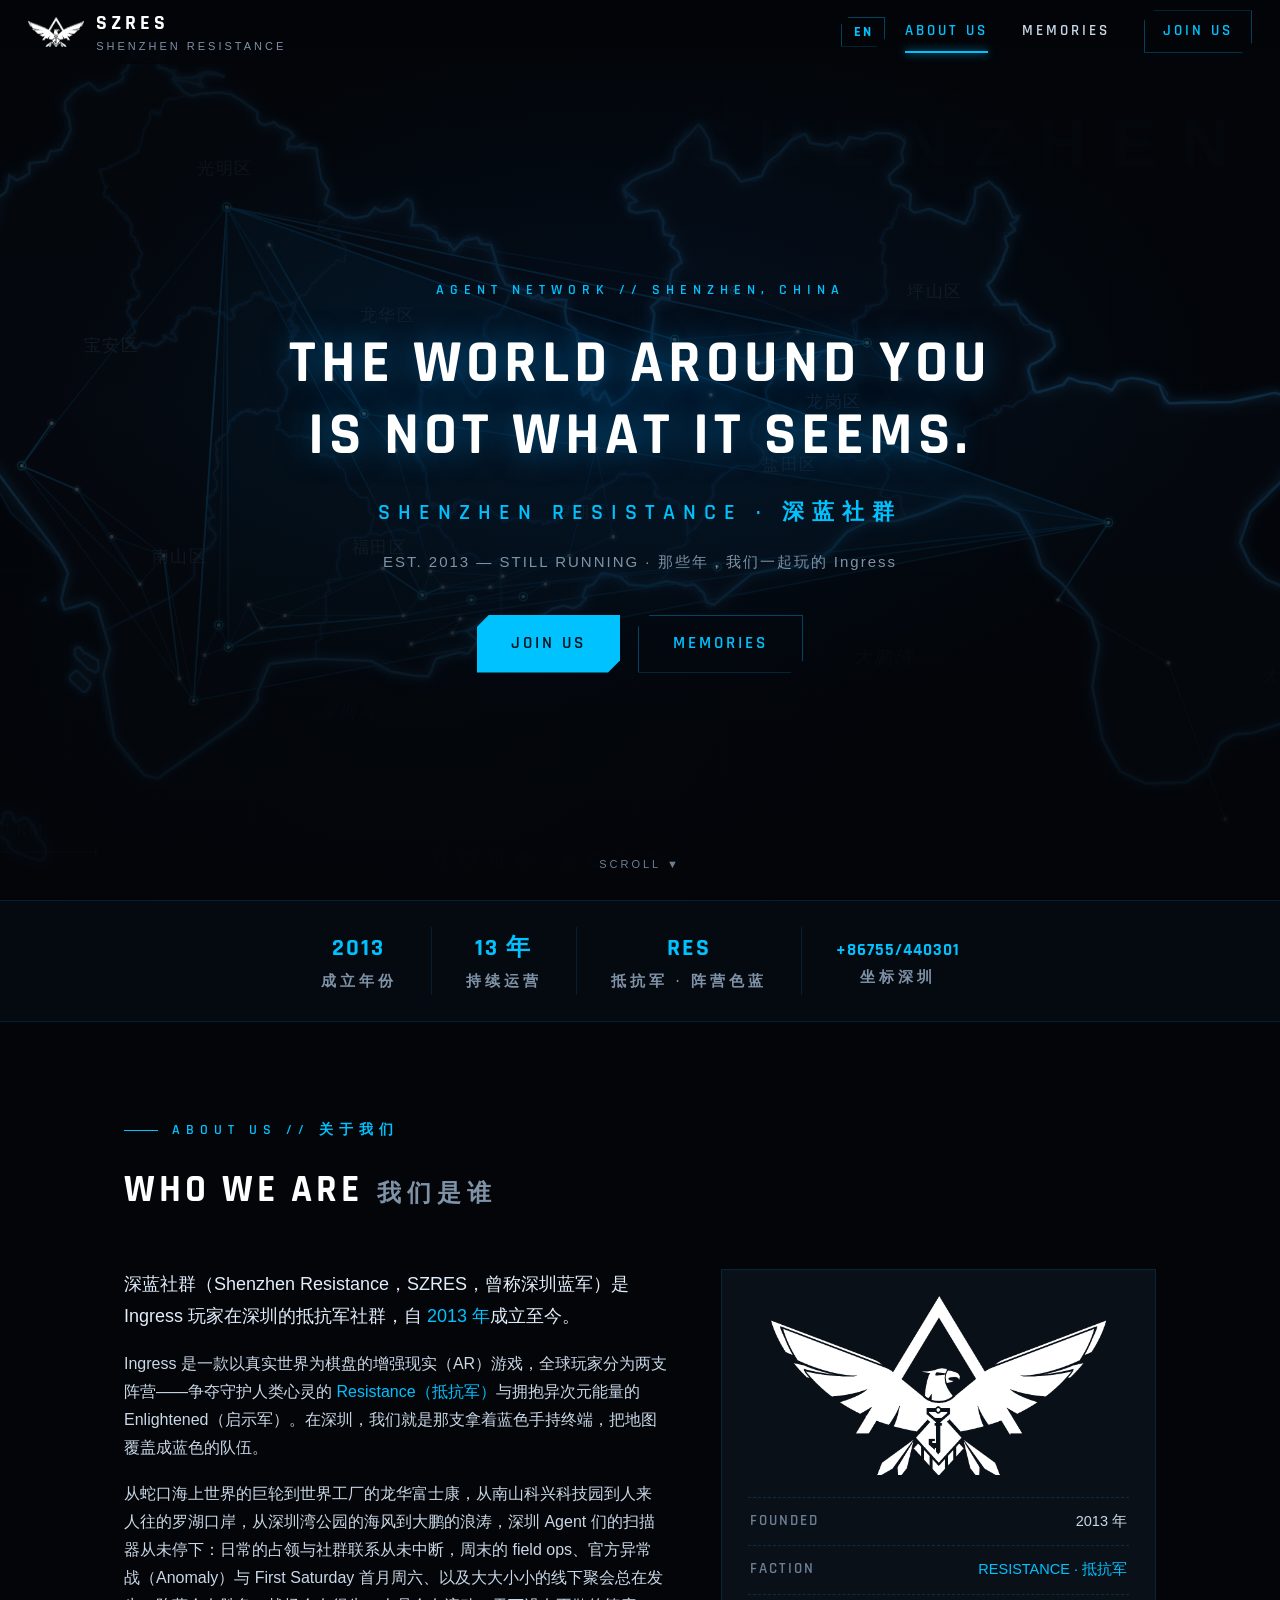
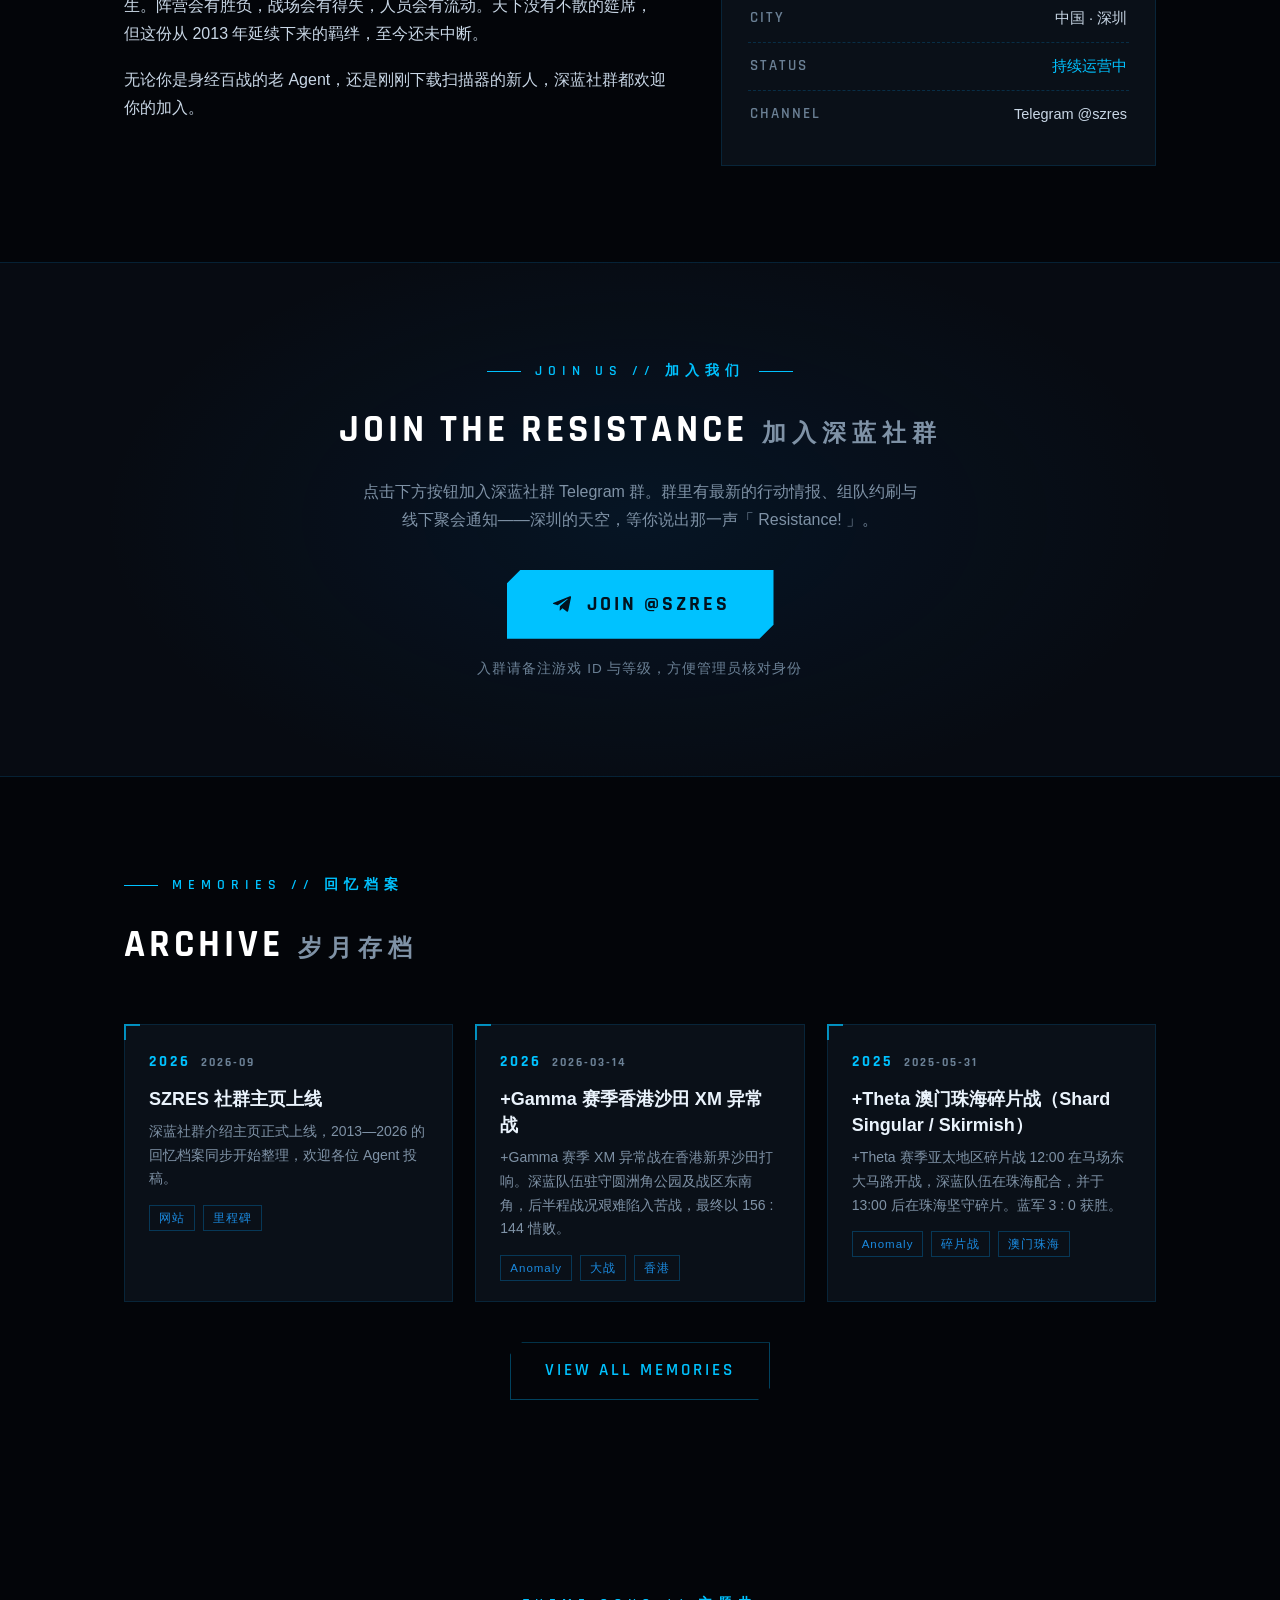
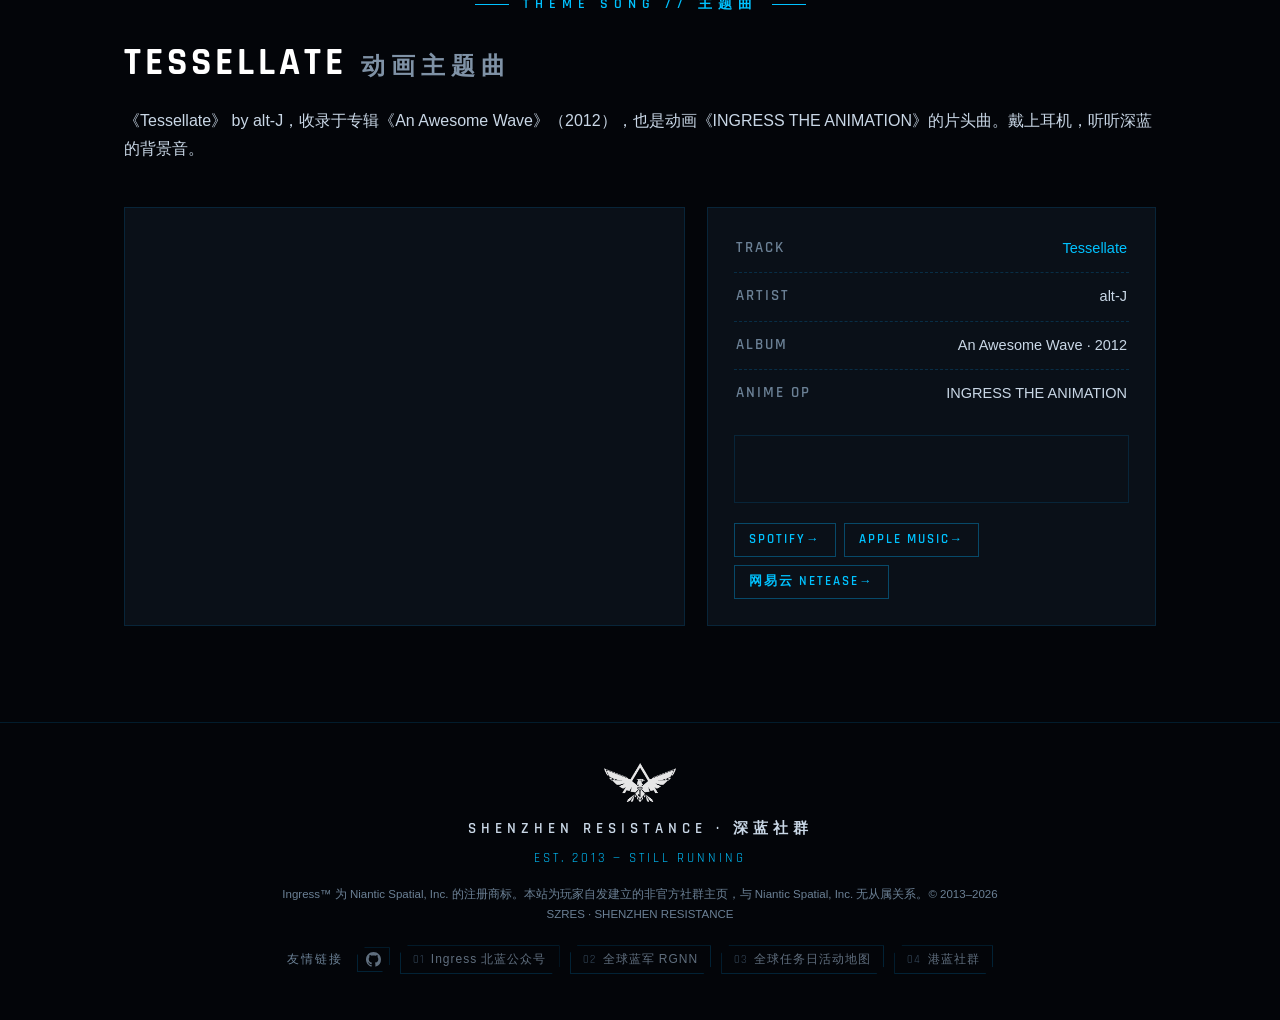
==== commit 67c83262: "主题曲区：三按钮改歌曲直达链接（Spotify/Apple Music/网易云），新增网易云官方外链播放器" ====
--- a/index.html
+++ b/index.html
@@ -157,10 +157,13 @@
         <div class="fact"><span class="k">ARTIST</span><span class="v">alt-J</span></div>
         <div class="fact"><span class="k">ALBUM</span><span class="v">An Awesome Wave · 2012</span></div>
         <div class="fact"><span class="k">ANIME OP</span><span class="v">INGRESS THE ANIMATION</span></div>
+        <div class="song-embed">
+          <iframe src="https://music.163.com/outchain/player?type=2&id=16435206&auto=0&height=66" title="网易云音乐播放器 · Tessellate - alt-J" loading="lazy" frameborder="no" marginwidth="0" marginheight="0"></iframe>
+        </div>
         <div class="song-links">
-          <a class="mem-btn" href="https://open.spotify.com/search/Tessellate%20alt-J" target="_blank" rel="noopener">SPOTIFY</a>
-          <a class="mem-btn" href="https://music.apple.com/us/search?term=tessellate%20alt-j" target="_blank" rel="noopener">APPLE MUSIC</a>
-          <a class="mem-btn" href="https://music.163.com/#/search/?s=Tessellate%20alt-J" target="_blank" rel="noopener">网易云 NETEASE</a>
+          <a class="mem-btn" href="https://open.spotify.com/track/1o22EcqsCANhwYdaNOSdwS" target="_blank" rel="noopener">SPOTIFY</a>
+          <a class="mem-btn" href="https://music.apple.com/us/album/tessellate/558262493?i=558262501" target="_blank" rel="noopener">APPLE MUSIC</a>
+          <a class="mem-btn" href="https://music.163.com/song?id=16435206" target="_blank" rel="noopener">网易云 NETEASE</a>
         </div>
       </aside>
     </div>
--- a/assets/style.css
+++ b/assets/style.css
@@ -680,6 +680,8 @@
 }
 .song-card .fact:first-child { border-top: none; padding-top: 2px; }
 .song-links { margin-top: auto; padding-top: 20px; display: flex; flex-wrap: wrap; gap: 8px; }
+.song-embed { margin-top: 18px; border: 1px solid var(--line); }
+.song-embed iframe { display: block; width: 100%; height: 66px; border: 0; }
 
 /* keyboard focus: inset ring paints inside the clip-path polygon, so it is never clipped */
 .skip-link {
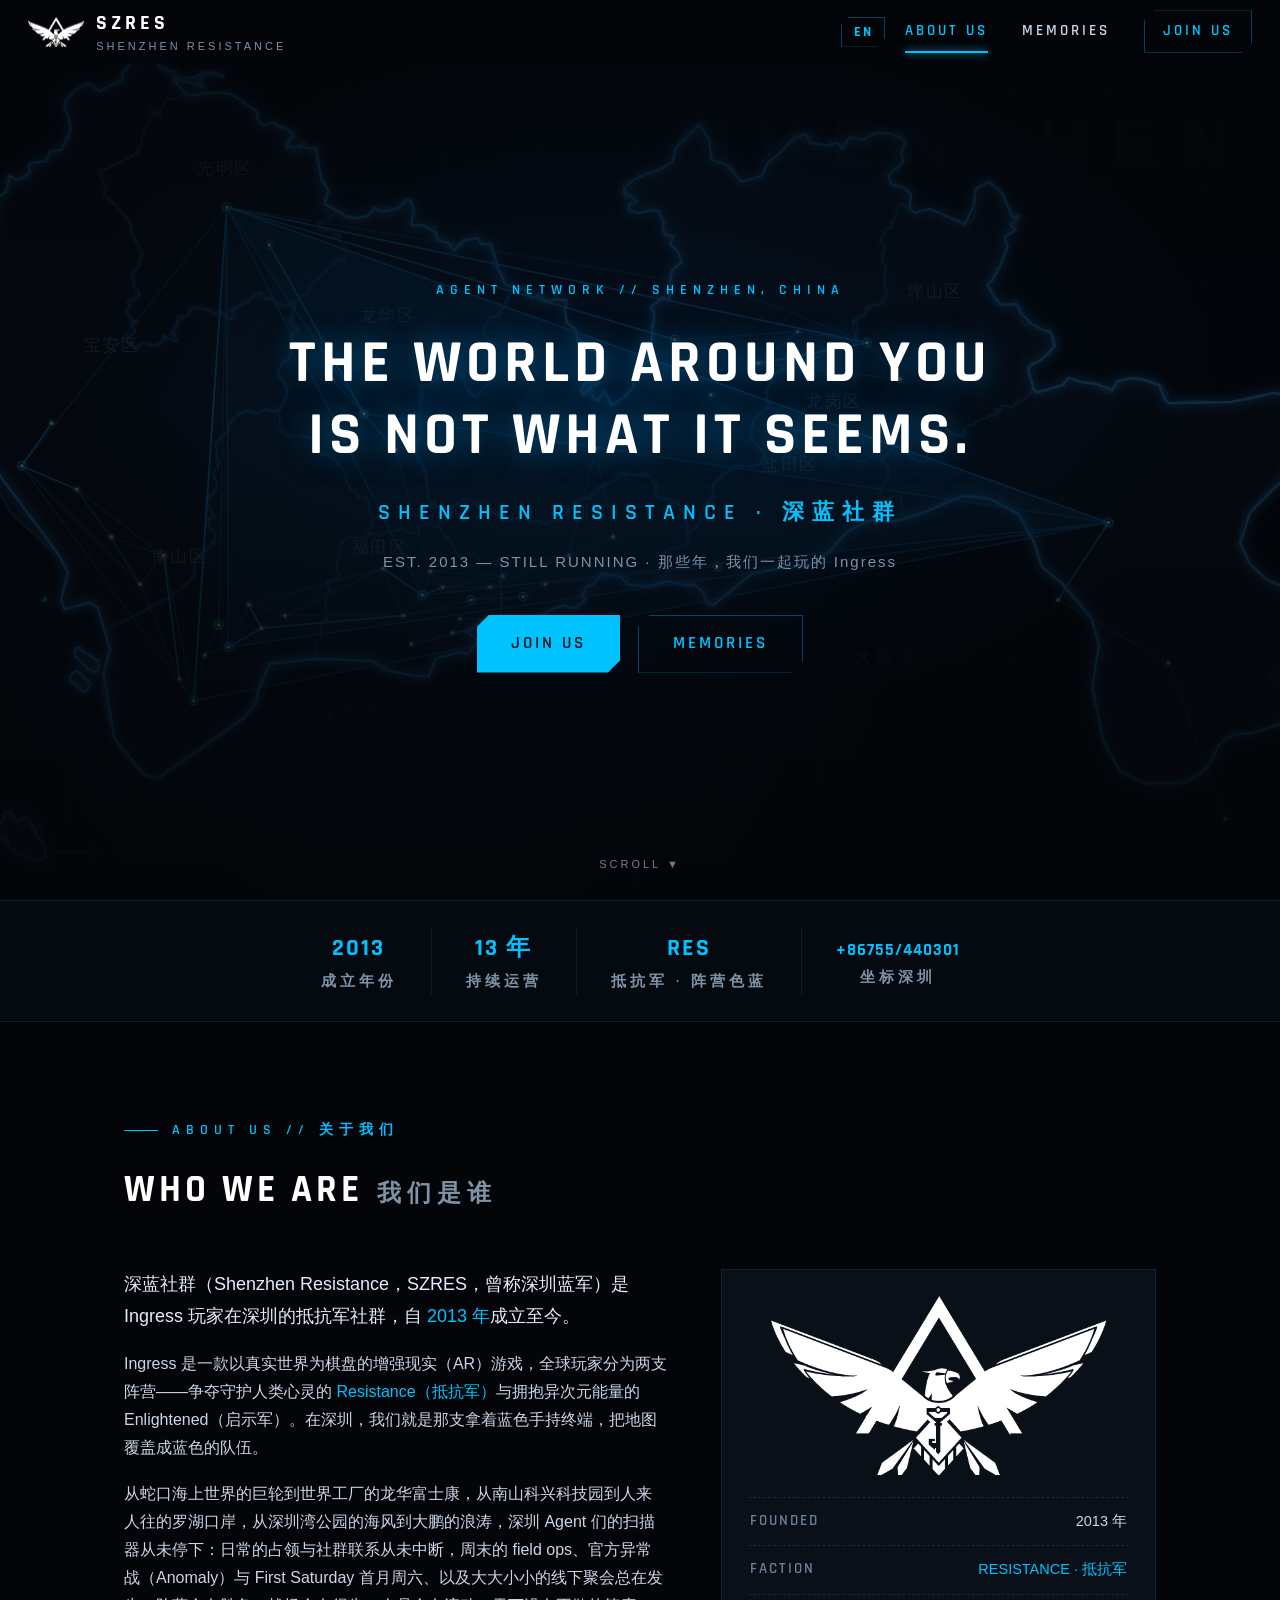
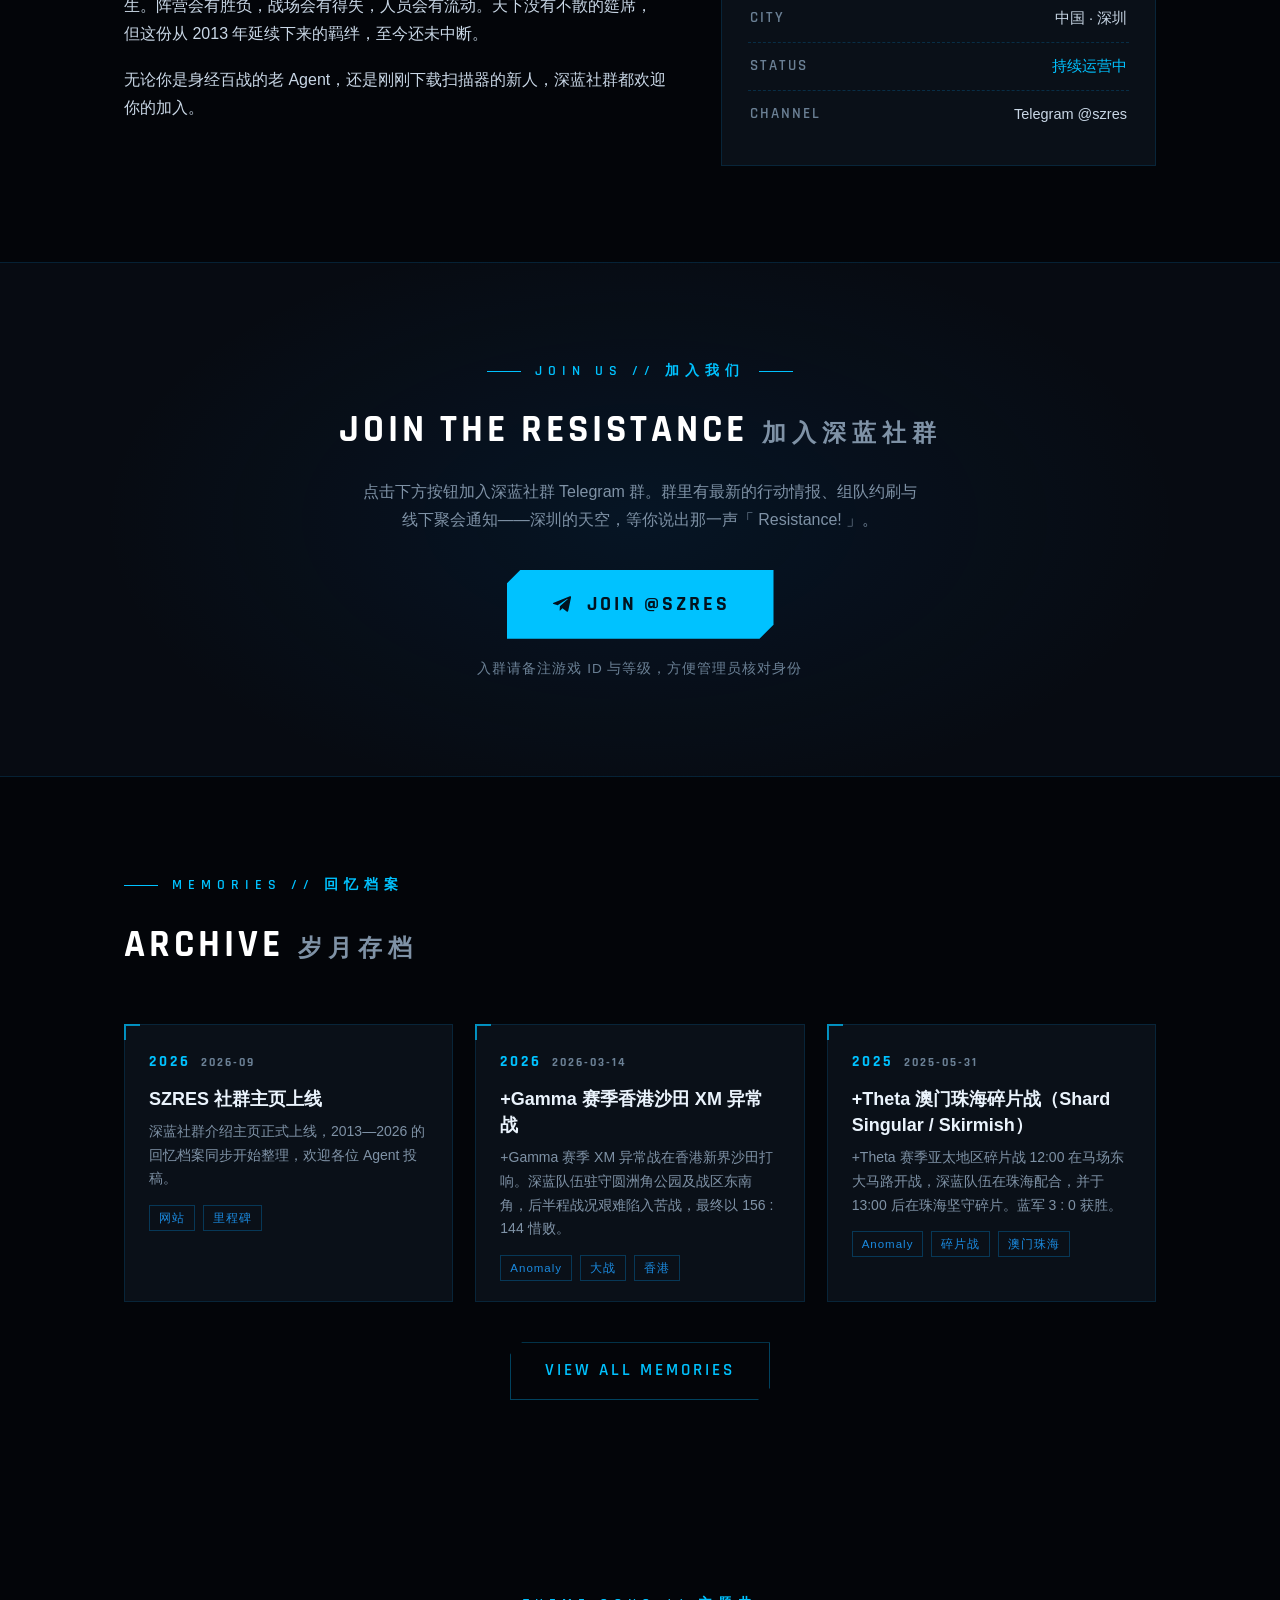
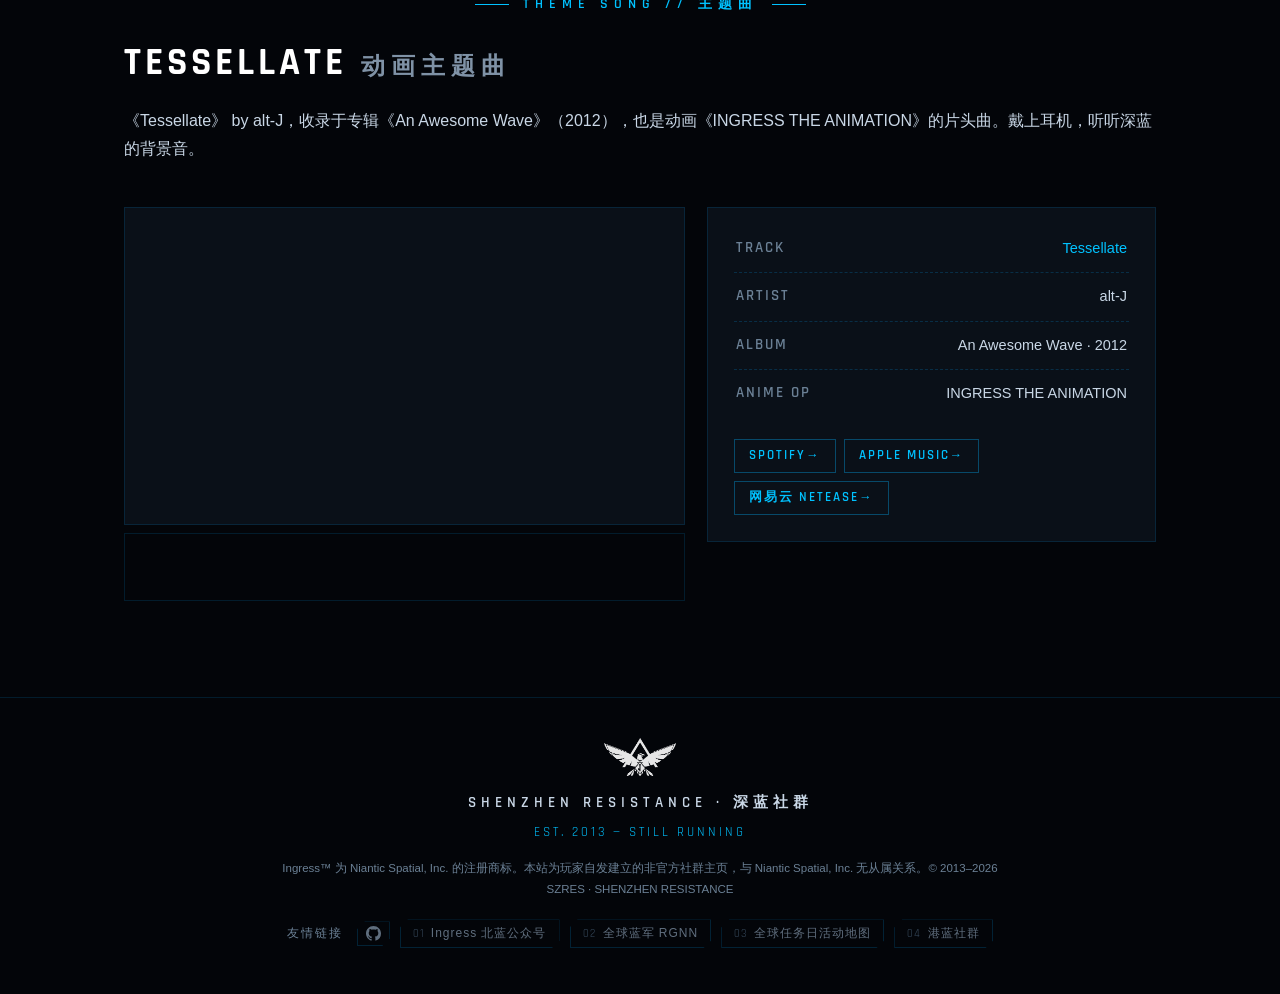
==== commit 8e64370e: "主题曲布局调整：网易云播放器移至左栏视频下方与 MV 成组，信息卡改顶对齐紧凑版式" ====
--- a/index.html
+++ b/index.html
@@ -149,17 +149,19 @@
       <p class="desc" data-i18n="song_desc">《Tessellate》 by alt-J，收录于专辑《An Awesome Wave》（2012），也是动画《INGRESS THE ANIMATION》的片头曲。戴上耳机，听听深蓝的背景音。</p>
     </div>
     <div class="song-grid reveal">
-      <div class="song-video">
-        <iframe src="https://www.youtube-nocookie.com/embed/Qg6BwvDcANg" title="alt-J — Tessellate [OFFICIAL VIDEO]" loading="lazy" allow="accelerometer; autoplay; clipboard-write; encrypted-media; gyroscope; picture-in-picture; web-share" allowfullscreen></iframe>
+      <div class="song-media">
+        <div class="song-video">
+          <iframe src="https://www.youtube-nocookie.com/embed/Qg6BwvDcANg" title="alt-J — Tessellate [OFFICIAL VIDEO]" loading="lazy" allow="accelerometer; autoplay; clipboard-write; encrypted-media; gyroscope; picture-in-picture; web-share" allowfullscreen></iframe>
+        </div>
+        <div class="song-embed">
+          <iframe src="https://music.163.com/outchain/player?type=2&id=16435206&auto=0&height=66" title="网易云音乐播放器 · Tessellate - alt-J" loading="lazy" frameborder="no" marginwidth="0" marginheight="0"></iframe>
+        </div>
       </div>
       <aside class="song-card">
         <div class="fact"><span class="k">TRACK</span><span class="v hl">Tessellate</span></div>
         <div class="fact"><span class="k">ARTIST</span><span class="v">alt-J</span></div>
         <div class="fact"><span class="k">ALBUM</span><span class="v">An Awesome Wave · 2012</span></div>
         <div class="fact"><span class="k">ANIME OP</span><span class="v">INGRESS THE ANIMATION</span></div>
-        <div class="song-embed">
-          <iframe src="https://music.163.com/outchain/player?type=2&id=16435206&auto=0&height=66" title="网易云音乐播放器 · Tessellate - alt-J" loading="lazy" frameborder="no" marginwidth="0" marginheight="0"></iframe>
-        </div>
         <div class="song-links">
           <a class="mem-btn" href="https://open.spotify.com/track/1o22EcqsCANhwYdaNOSdwS" target="_blank" rel="noopener">SPOTIFY</a>
           <a class="mem-btn" href="https://music.apple.com/us/album/tessellate/558262493?i=558262501" target="_blank" rel="noopener">APPLE MUSIC</a>
--- a/assets/style.css
+++ b/assets/style.css
@@ -664,6 +664,7 @@
   gap: 22px;
   margin-top: 44px;
 }
+.song-media { display: flex; flex-direction: column; gap: 8px; }
 .song-video {
   position: relative;
   padding-top: 56.25%;
@@ -677,10 +678,12 @@
   padding: 26px;
   display: flex;
   flex-direction: column;
+  align-self: start;
+  width: 100%;
 }
 .song-card .fact:first-child { border-top: none; padding-top: 2px; }
-.song-links { margin-top: auto; padding-top: 20px; display: flex; flex-wrap: wrap; gap: 8px; }
-.song-embed { margin-top: 18px; border: 1px solid var(--line); }
+.song-links { margin-top: 22px; display: flex; flex-wrap: wrap; gap: 8px; }
+.song-embed { border: 1px solid var(--line); }
 .song-embed iframe { display: block; width: 100%; height: 66px; border: 0; }
 
 /* keyboard focus: inset ring paints inside the clip-path polygon, so it is never clipped */
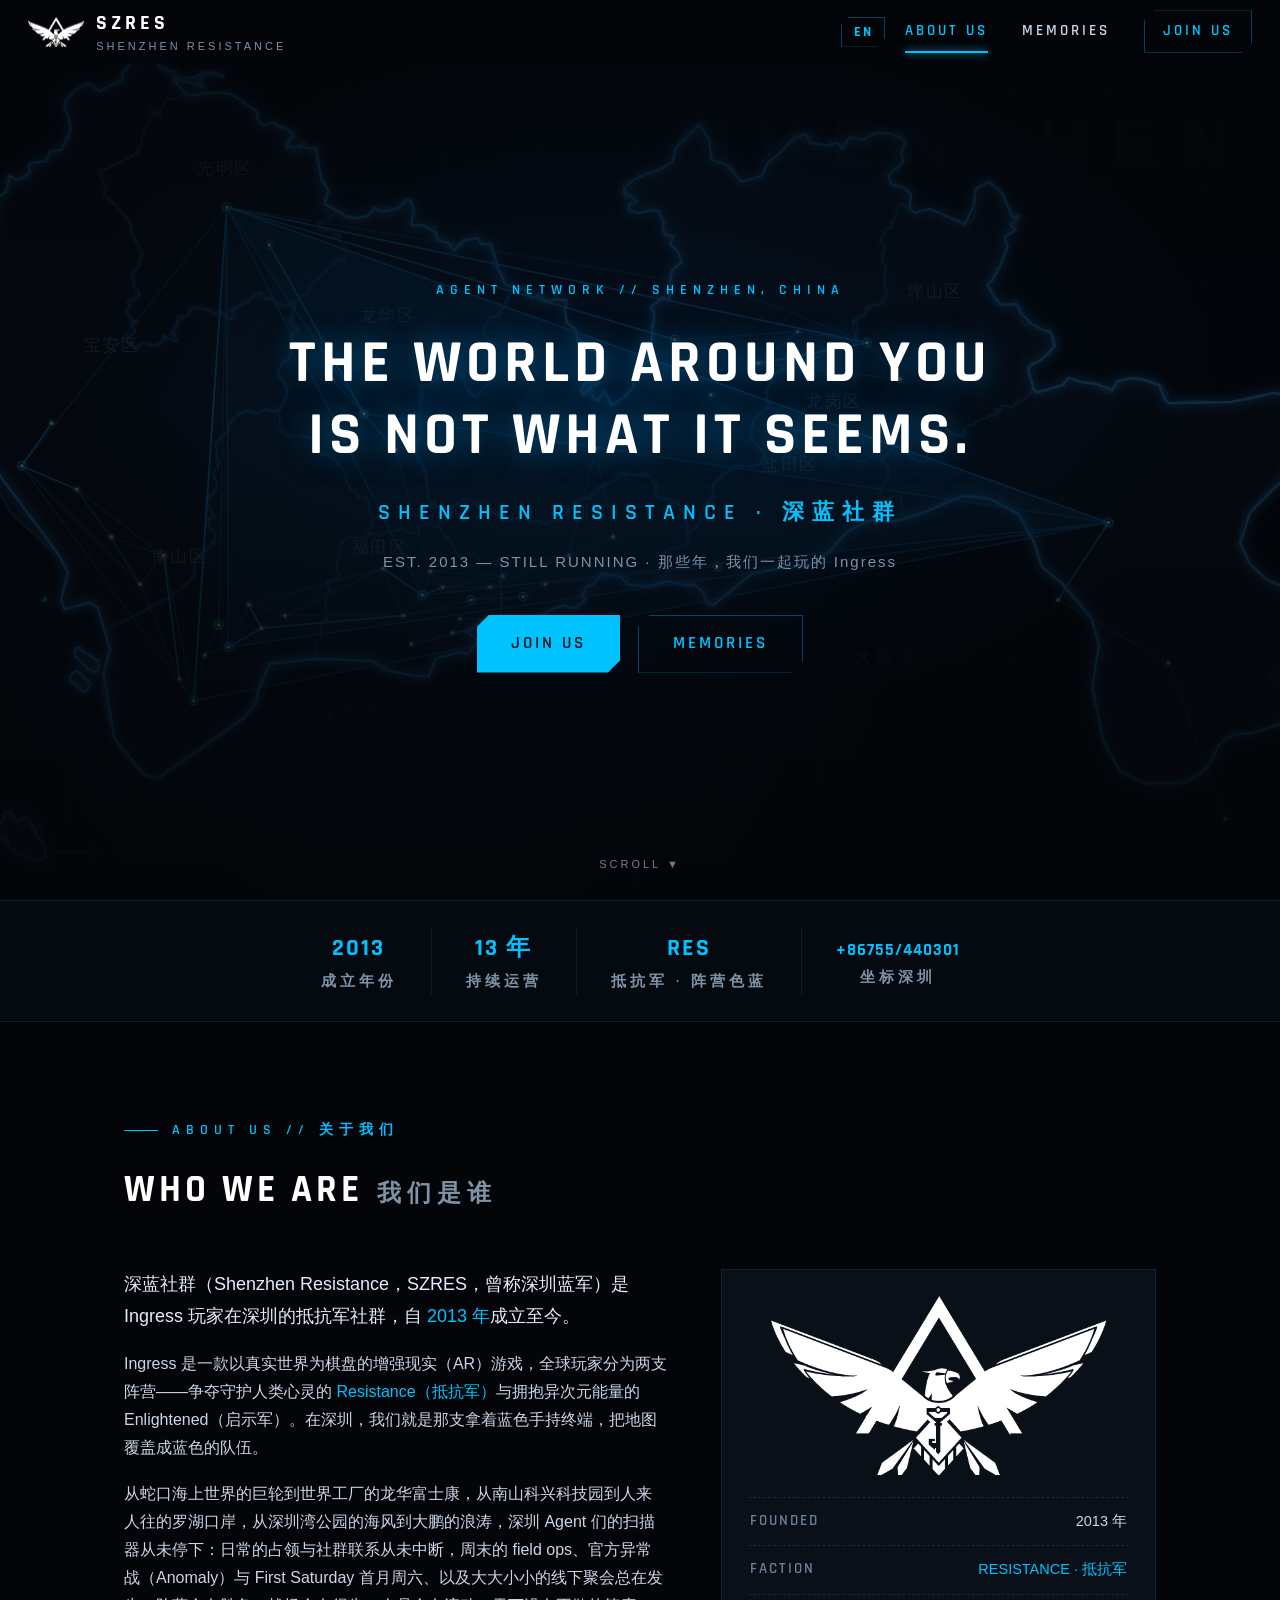
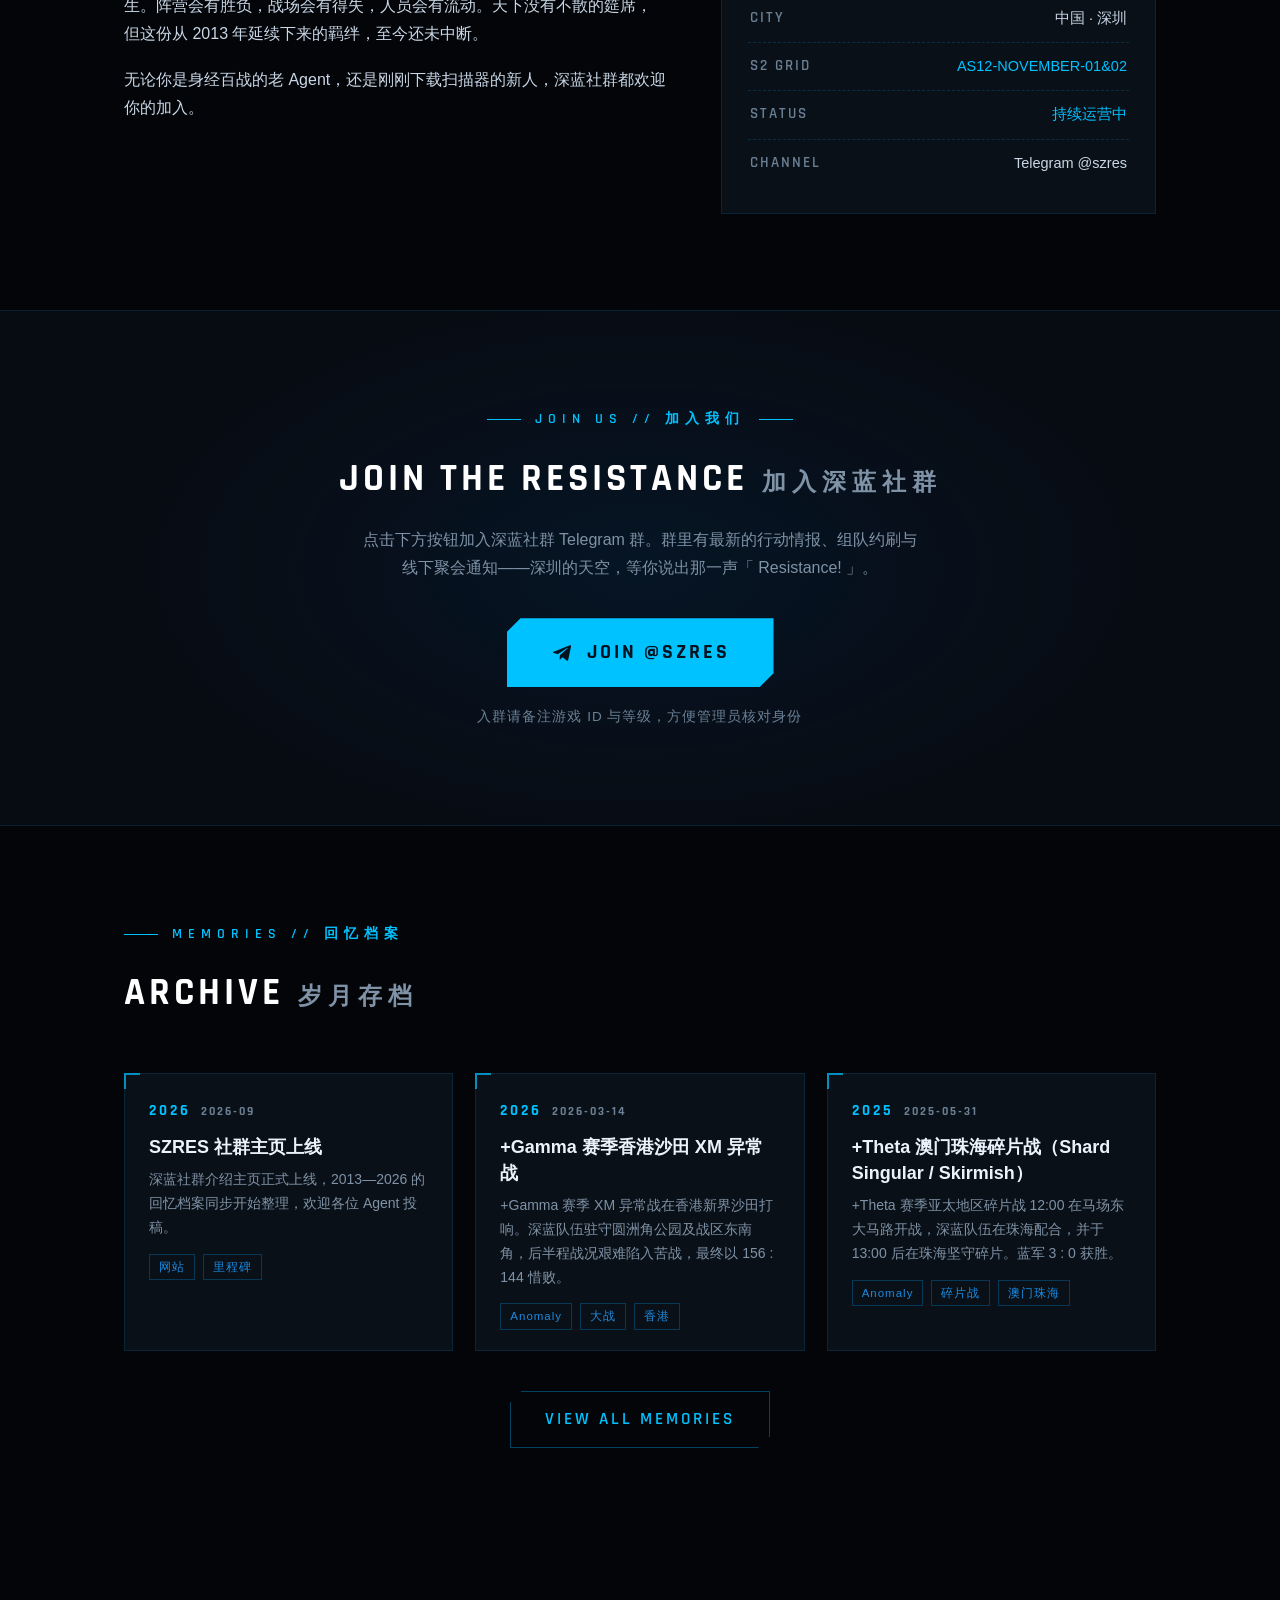
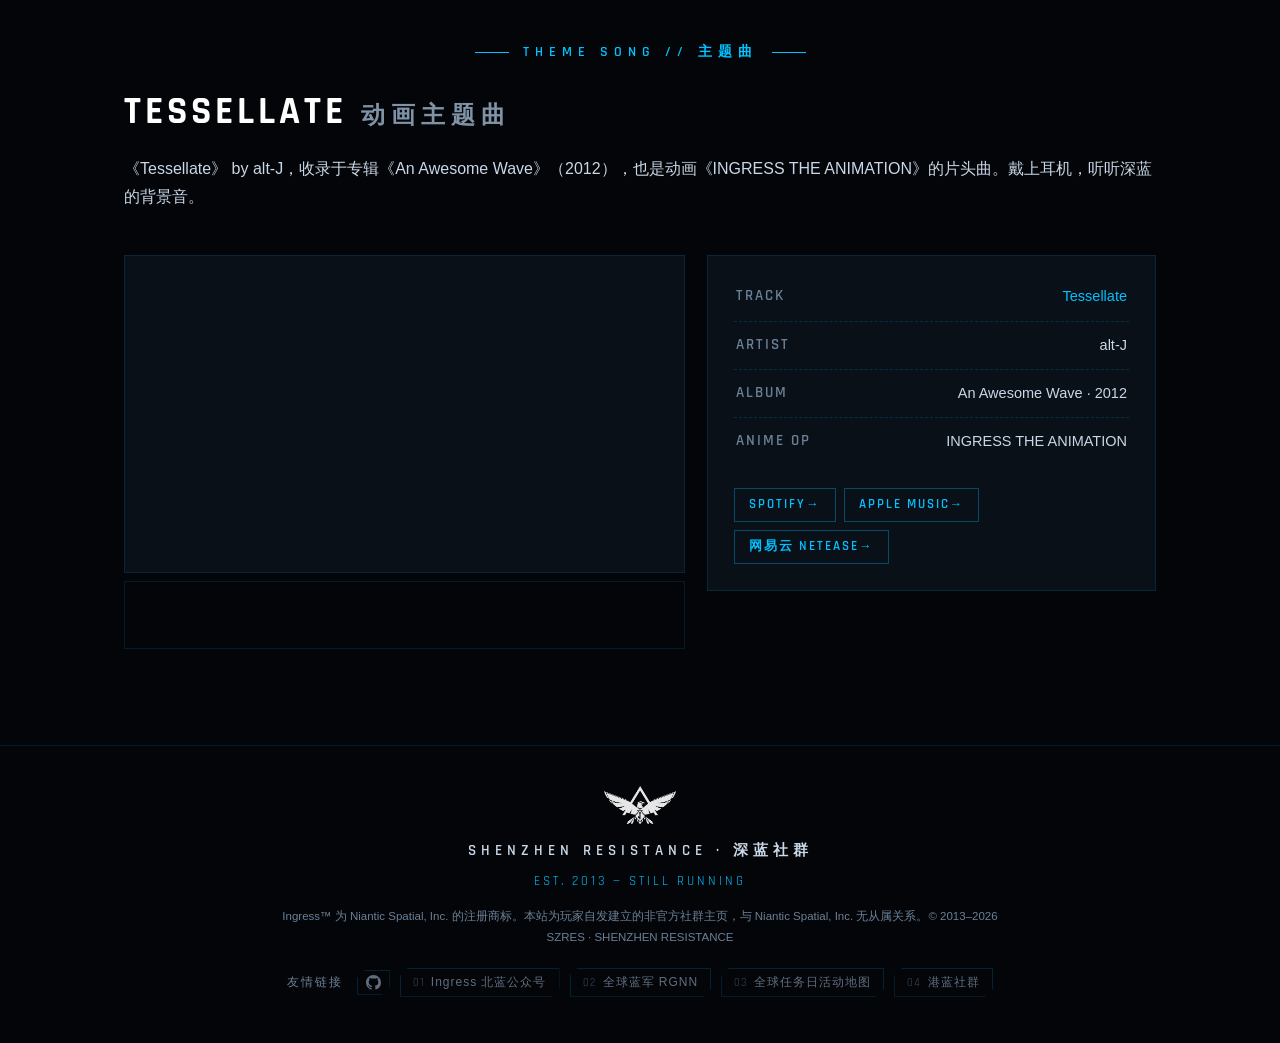
==== commit cc0d4cd5: "About 档案新增 S2 GRID 行：AS12-NOVEMBER-01&02（玩家惯用区域代号，不翻译）" ====
--- a/index.html
+++ b/index.html
@@ -106,6 +106,7 @@
         <div class="fact"><span class="k">FOUNDED</span><span class="v" data-i18n="fact_founded_v">2013 年</span></div>
         <div class="fact"><span class="k">FACTION</span><span class="v hl" data-i18n="fact_faction_v">RESISTANCE · 抵抗军</span></div>
         <div class="fact"><span class="k">CITY</span><span class="v" data-i18n="fact_city_v">中国 · 深圳</span></div>
+        <div class="fact"><span class="k">S2 GRID</span><span class="v hl">AS12-NOVEMBER-01&amp;02</span></div>
         <div class="fact"><span class="k">STATUS</span><span class="v hl" data-i18n="fact_status_v">持续运营中</span></div>
         <div class="fact"><span class="k">CHANNEL</span><span class="v">Telegram @szres</span></div>
       </aside>
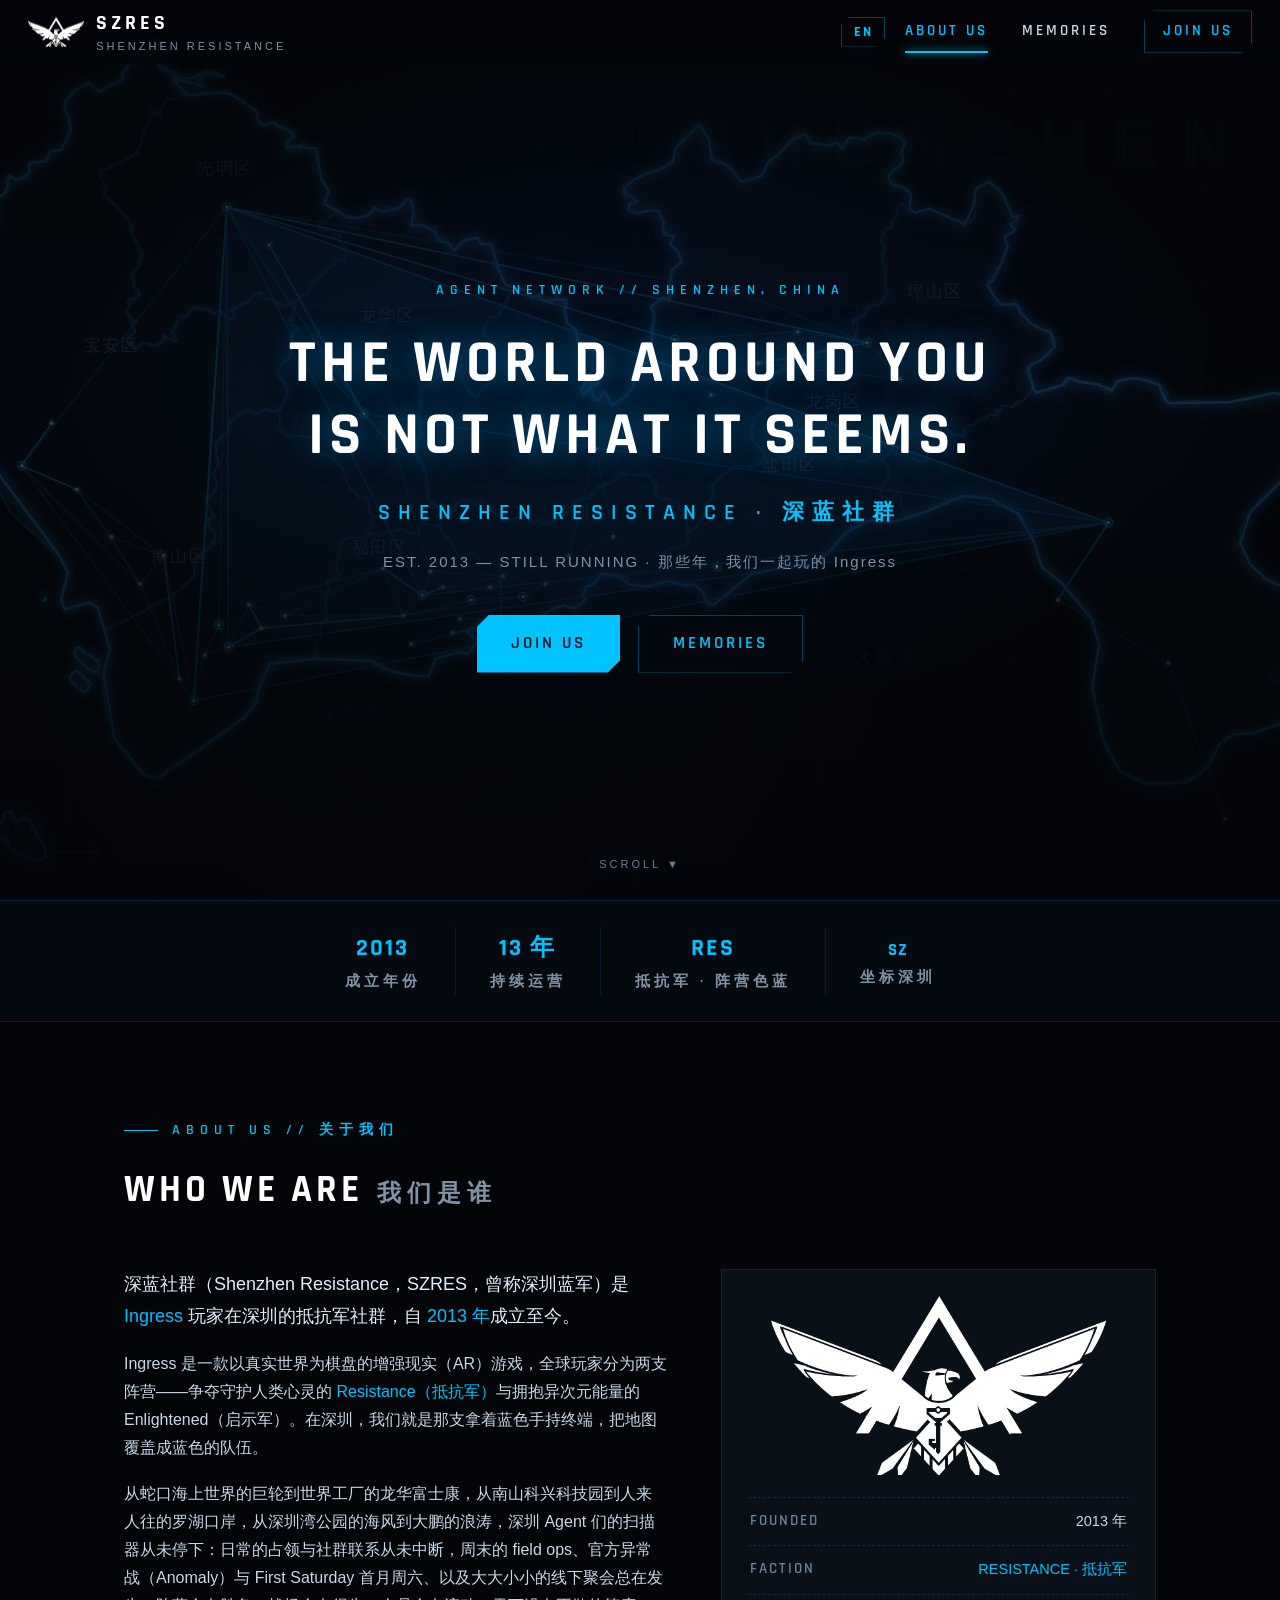
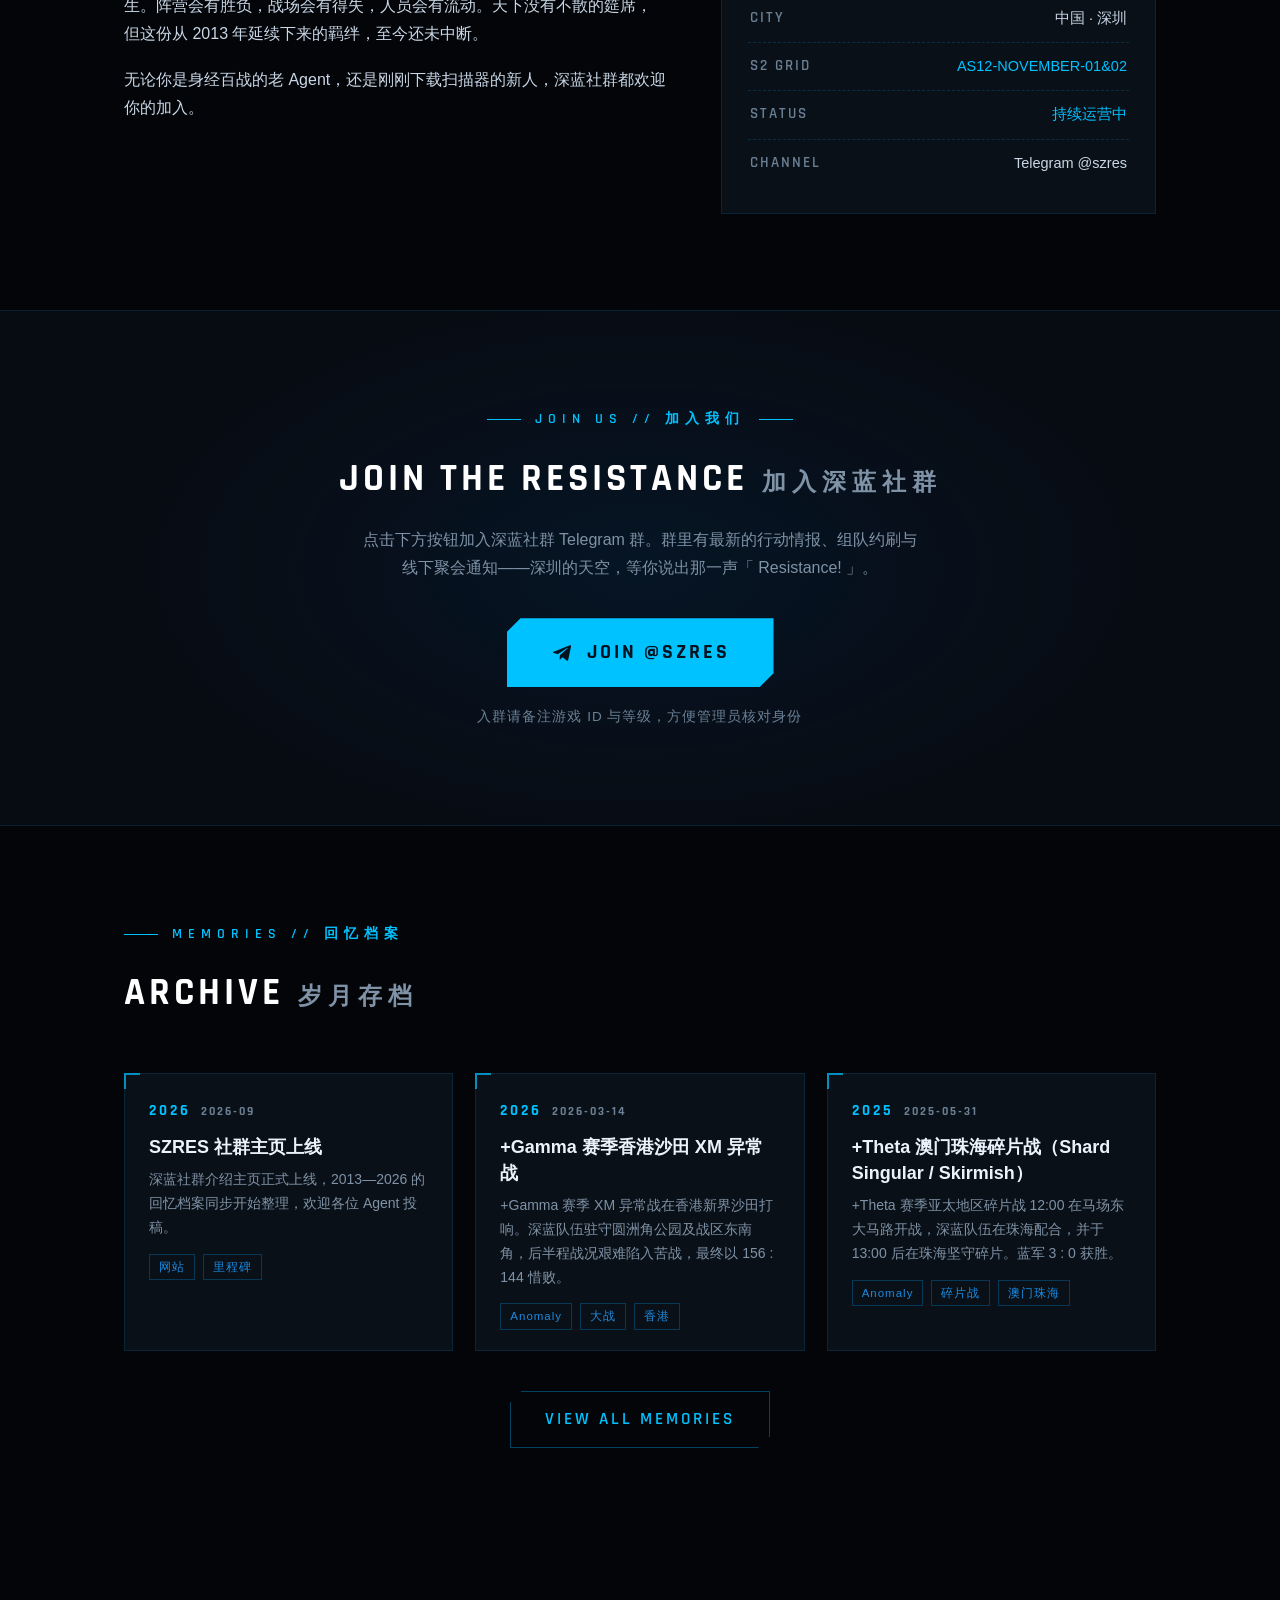
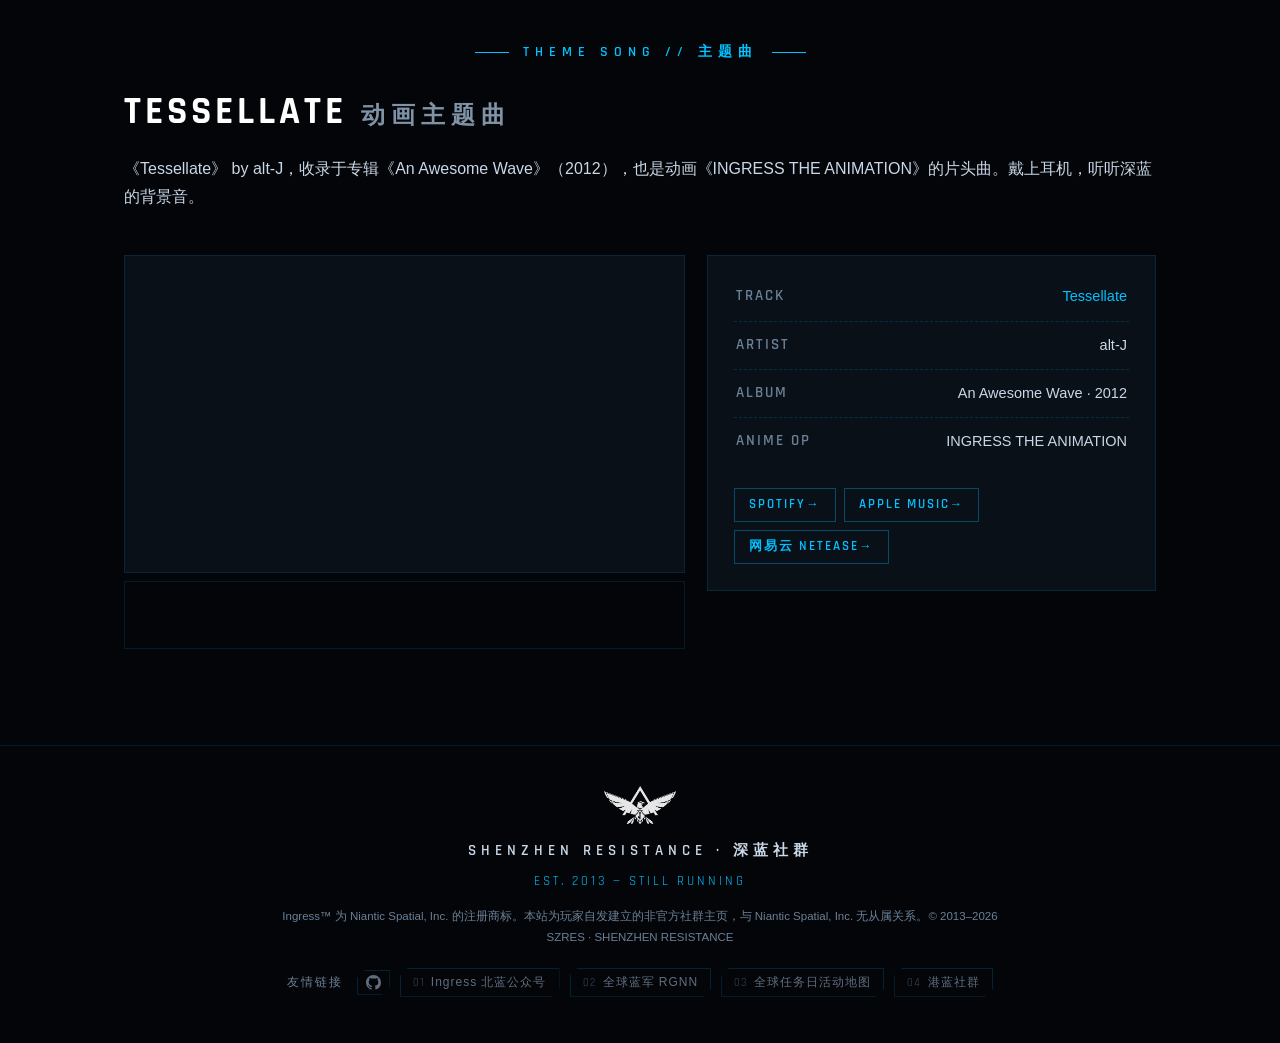
==== commit d7bc5a74: "About 首段 Ingress 加官网跳转链接；补推 S2 GRID 行（AS12-NOVEMBER-01&02）" ====
--- a/index.html
+++ b/index.html
@@ -96,7 +96,7 @@
     </div>
     <div class="about-grid">
       <div class="about-text reveal">
-        <p class="lead" data-i18n="about_p1">深蓝社群（Shenzhen Resistance，SZRES，曾称深圳蓝军）是 Ingress 玩家在深圳的抵抗军社群，自 <em>2013 年</em>成立至今。</p>
+        <p class="lead" data-i18n="about_p1">深蓝社群（Shenzhen Resistance，SZRES，曾称深圳蓝军）是 <a href="https://ingress.com/en" target="_blank" rel="noopener">Ingress</a> 玩家在深圳的抵抗军社群，自 <em>2013 年</em>成立至今。</p>
         <p data-i18n="about_p2">Ingress 是一款以真实世界为棋盘的增强现实（AR）游戏，全球玩家分为两支阵营——争夺守护人类心灵的 <em>Resistance（抵抗军）</em>与拥抱异次元能量的 Enlightened（启示军）。在深圳，我们就是那支拿着蓝色手持终端，把地图覆盖成蓝色的队伍。</p>
         <p data-i18n="about_p3">从蛇口海上世界的巨轮到世界工厂的龙华富士康，从南山科兴科技园到人来人往的罗湖口岸，从深圳湾公园的海风到大鹏的浪涛，深圳 Agent 们的扫描器从未停下：日常的占领与社群联系从未中断，周末的 field ops、官方异常战（Anomaly）与 First Saturday 首月周六、以及大大小小的线下聚会总在发生。阵营会有胜负，战场会有得失，人员会有流动。天下没有不散的筵席，但这份从 2013 年延续下来的羁绊，至今还未中断。</p>
         <p data-i18n="about_p4">无论你是身经百战的老 Agent，还是刚刚下载扫描器的新人，深蓝社群都欢迎你的加入。</p>
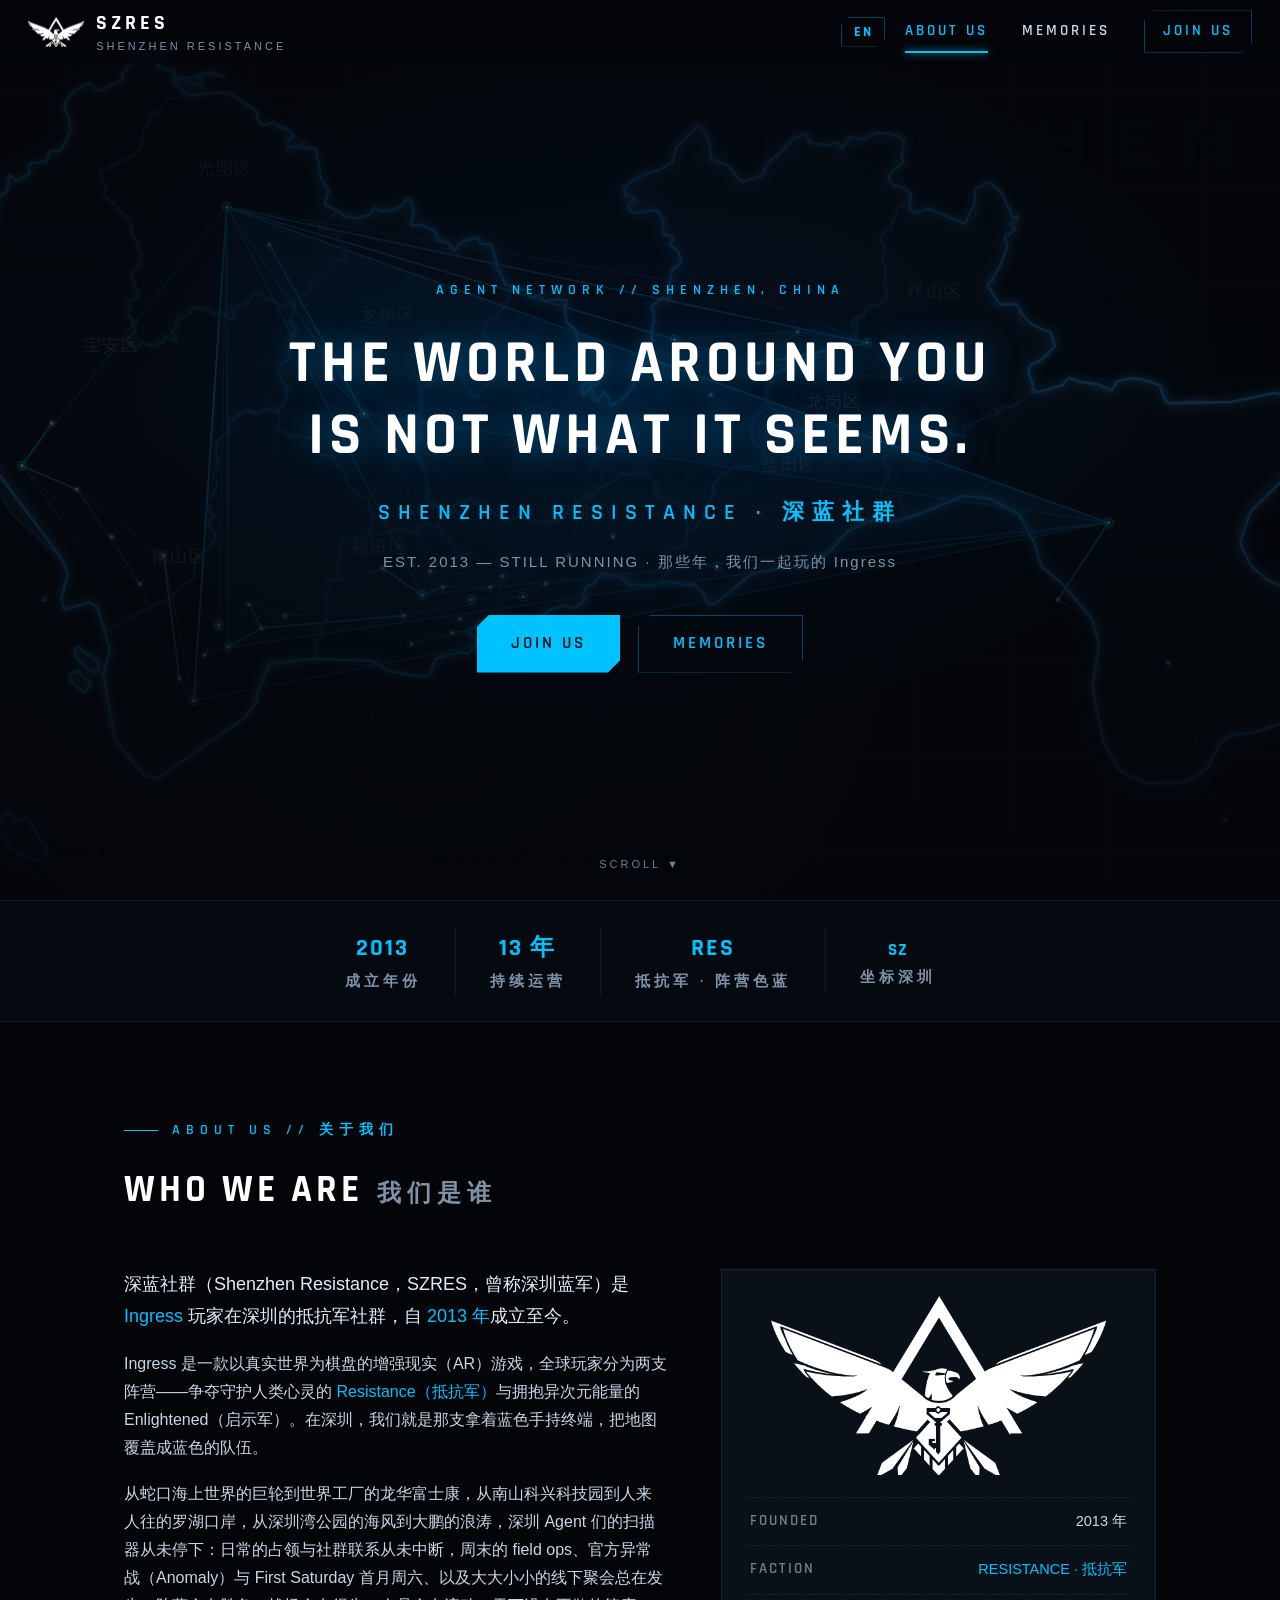
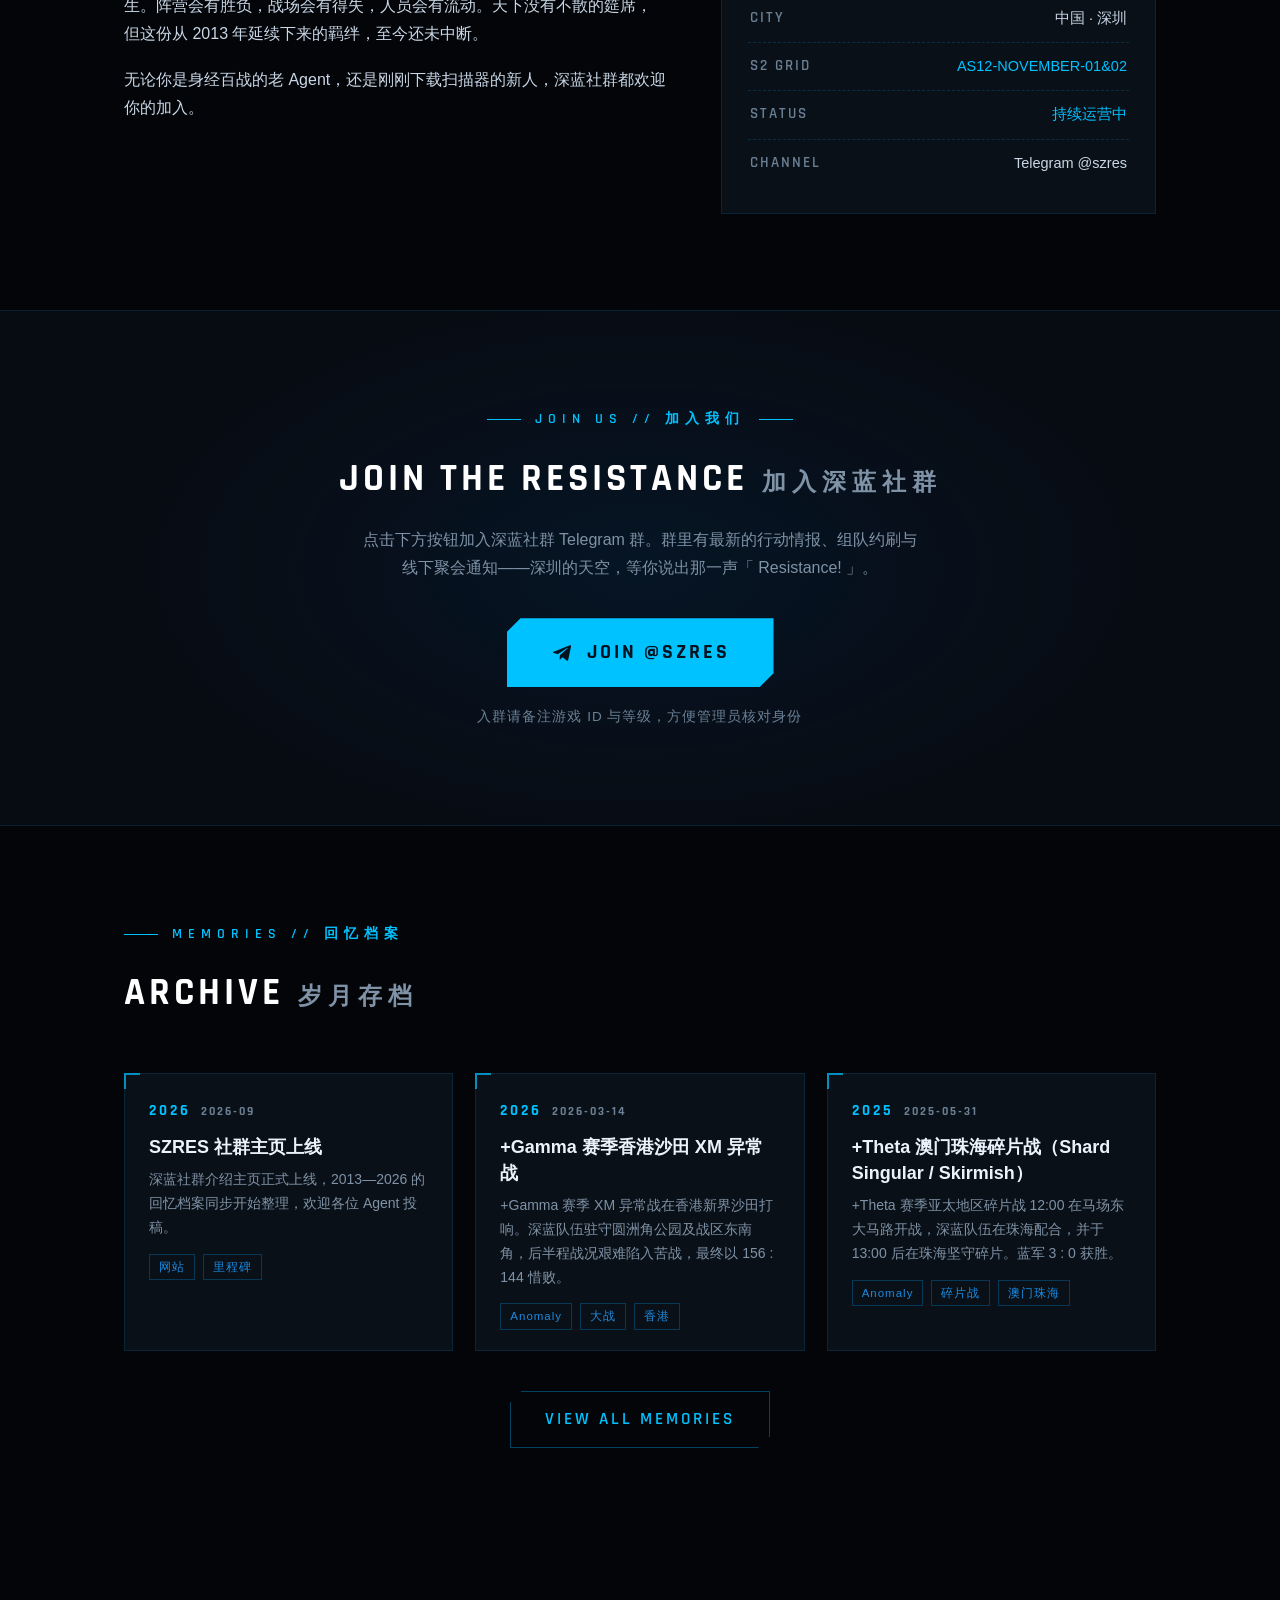
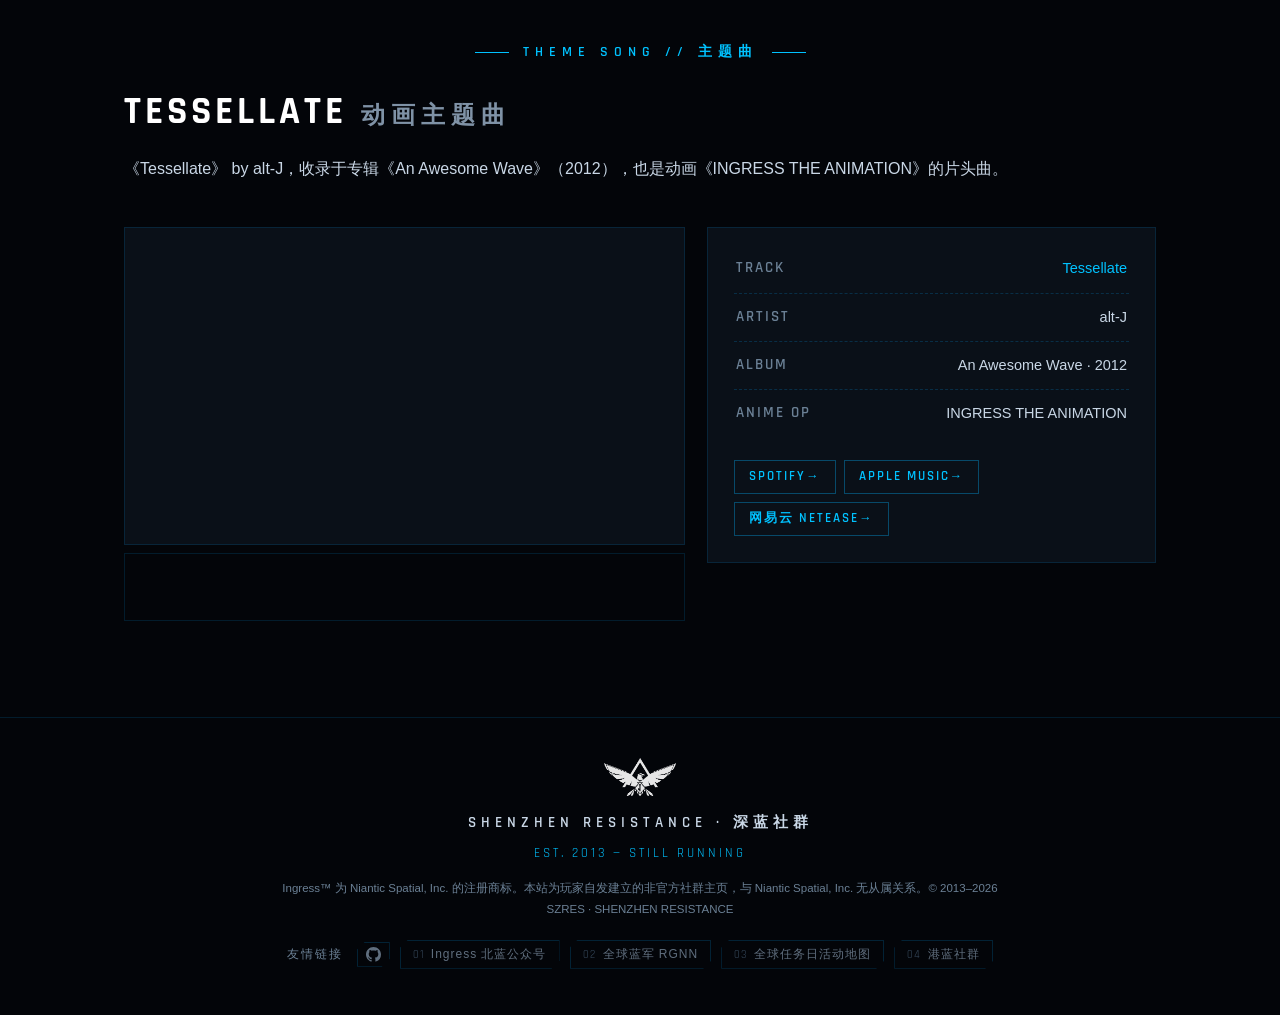
==== commit 12cfd8f2: "主题曲描述去掉「戴上耳机」一句（中英文）" ====
--- a/index.html
+++ b/index.html
@@ -147,7 +147,7 @@
     <div class="reveal">
       <div class="overline center" data-i18n="song_overline">THEME SONG // 主题曲</div>
       <h2 class="sec-title">TESSELLATE<span class="zh" data-i18n="song_zh">动画主题曲</span></h2>
-      <p class="desc" data-i18n="song_desc">《Tessellate》 by alt-J，收录于专辑《An Awesome Wave》（2012），也是动画《INGRESS THE ANIMATION》的片头曲。戴上耳机，听听深蓝的背景音。</p>
+      <p class="desc" data-i18n="song_desc">《Tessellate》 by alt-J，收录于专辑《An Awesome Wave》（2012），也是动画《INGRESS THE ANIMATION》的片头曲。</p>
     </div>
     <div class="song-grid reveal">
       <div class="song-media">
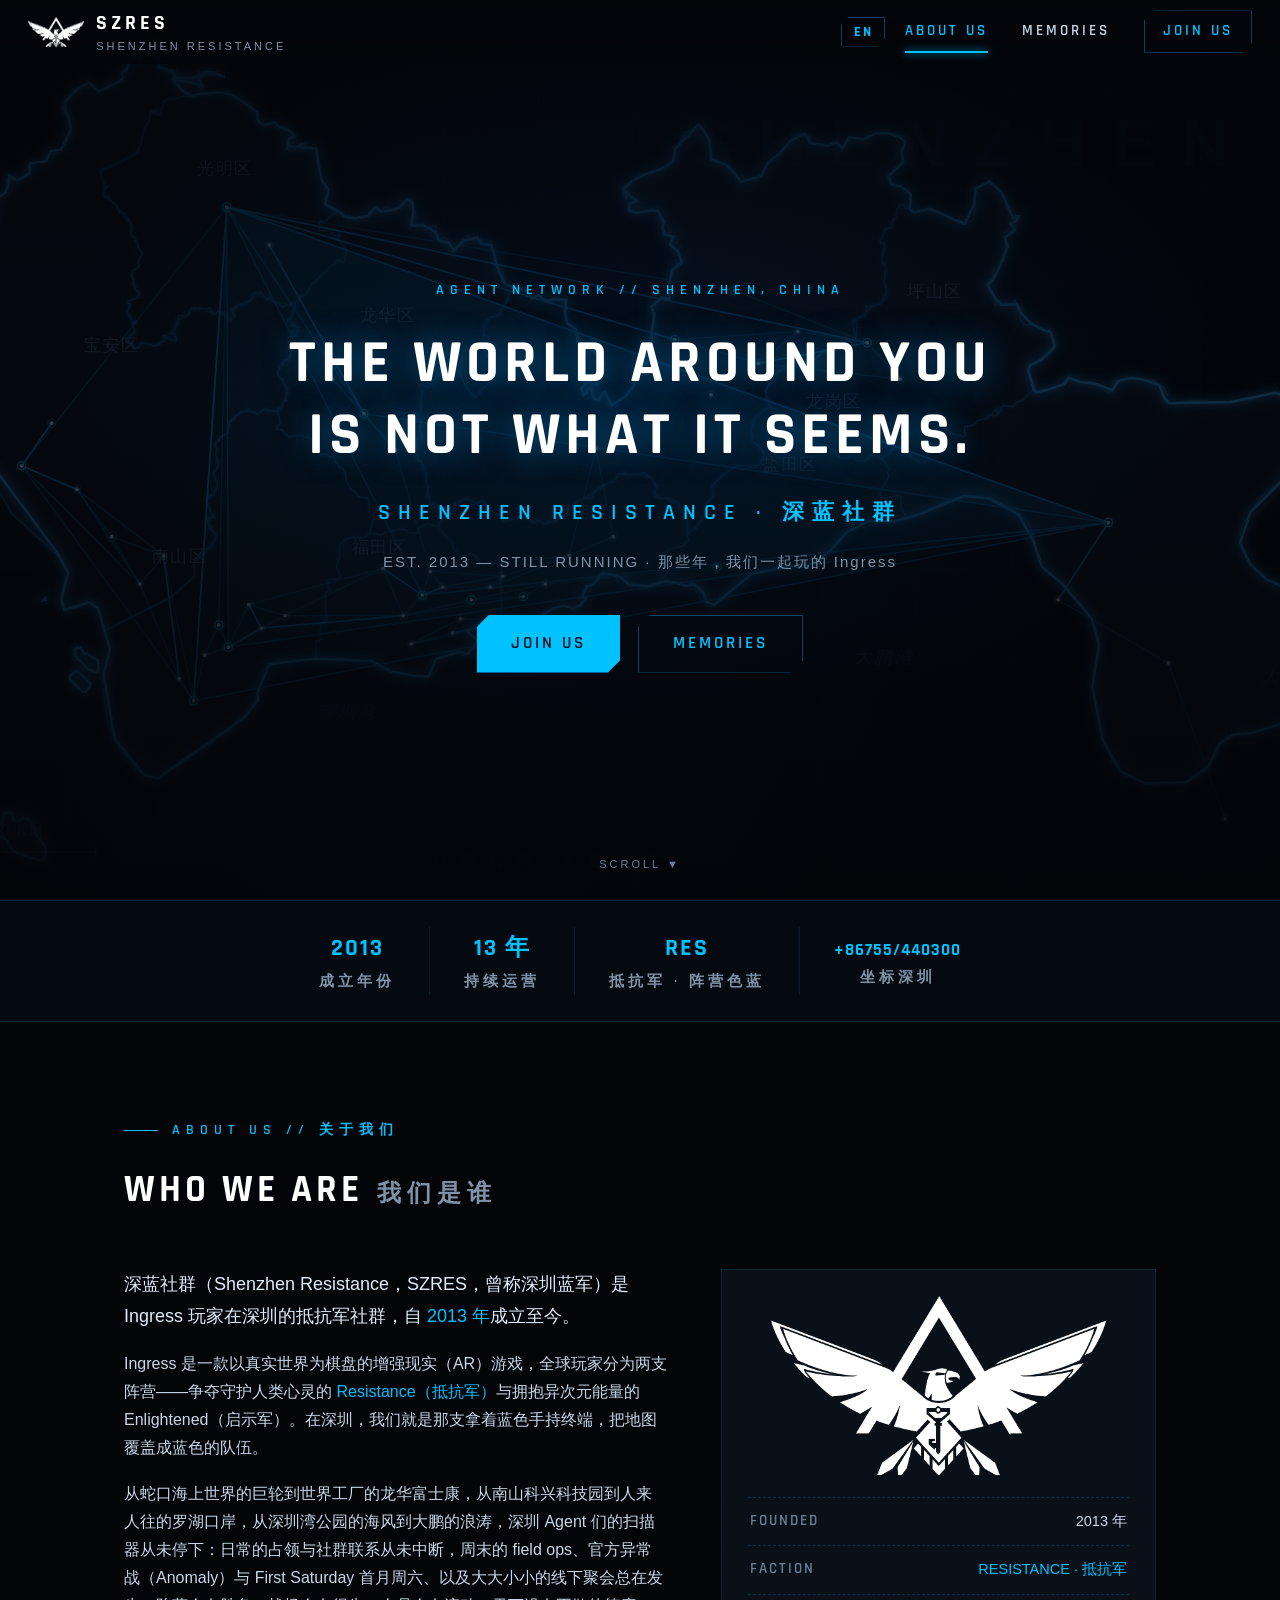
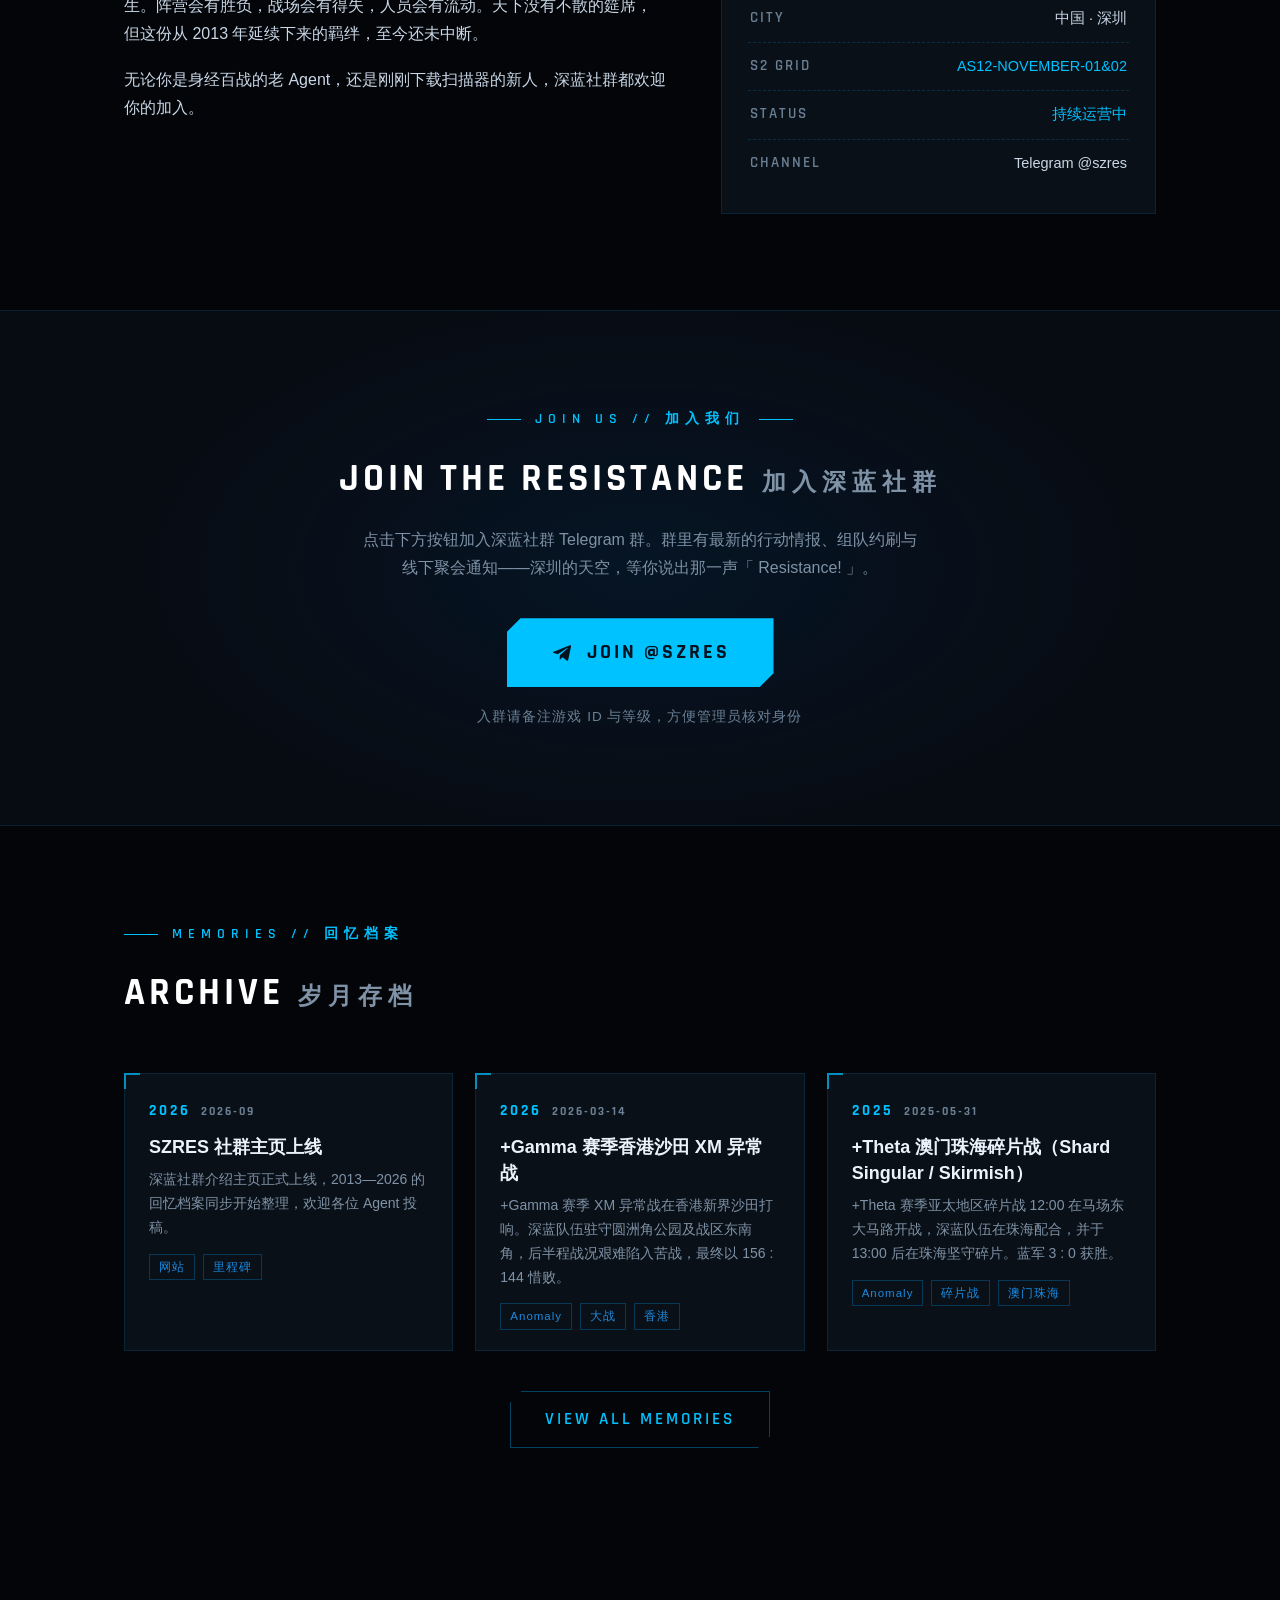
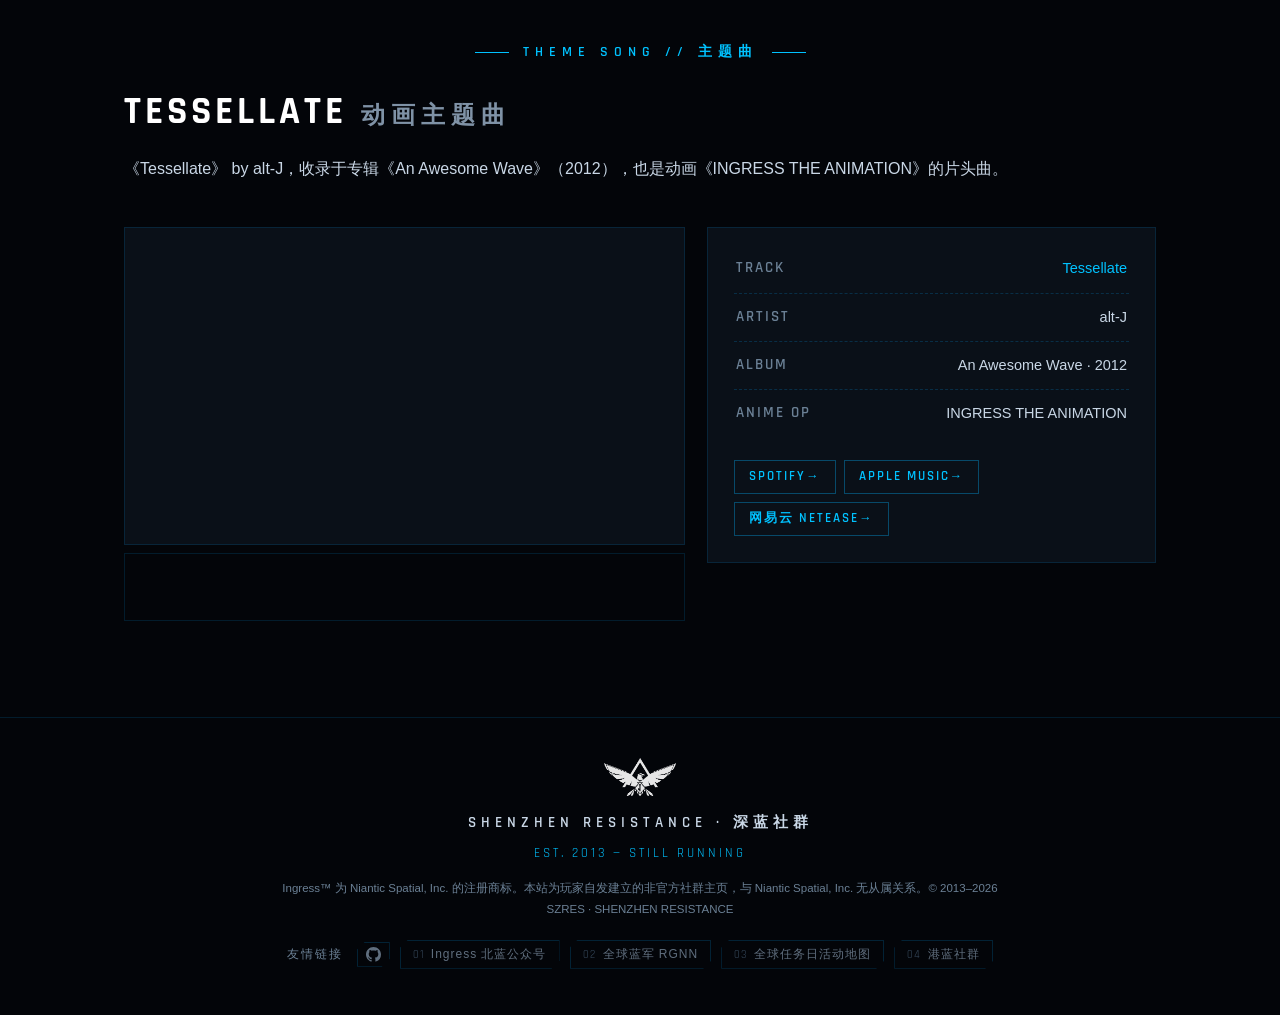
==== commit e44b4dbc: "修复语言切换失效：i18n.js 嵌套双引号语法错误（致按钮无监听、词条停静态默认值）；徽章静态兜底改为 +86755/440300；静态资源加版本参数防缓存" ====
--- a/index.html
+++ b/index.html
@@ -35,7 +35,7 @@
 <link rel="preconnect" href="https://fonts.gstatic.com" crossorigin>
 <link href="https://fonts.googleapis.com/css2?family=Rajdhani:wght@500;600;700&display=swap" rel="stylesheet">
 <script>document.documentElement.classList.add("js");</script>
-<link rel="stylesheet" href="assets/style.css">
+<link rel="stylesheet" href="assets/style.css?v=7">
 </head>
 <body>
 
@@ -84,7 +84,7 @@
     <div class="strip-item"><b>2013</b><span data-i18n="strip_founded">成立年份</span></div>
     <div class="strip-item"><b data-i18n="strip_years_b">13 年</b><span data-i18n="strip_years_l">持续运营</span></div>
     <div class="strip-item"><b>RES</b><span data-i18n="strip_res_l">抵抗军 · 阵营色蓝</span></div>
-    <div class="strip-item"><b data-i18n="strip_sz_b">SZ</b><span data-i18n="strip_sz_l">坐标深圳</span></div>
+    <div class="strip-item"><b data-i18n="strip_sz_b">+86755/440300</b><span data-i18n="strip_sz_l">坐标深圳</span></div>
   </div>
 </div>
 
@@ -188,8 +188,8 @@
   </div>
 </footer>
 
-<script src="assets/i18n.js"></script>
-<script src="assets/memories-data.js"></script>
-<script src="assets/main.js"></script>
+<script src="assets/i18n.js?v=7"></script>
+<script src="assets/memories-data.js?v=7"></script>
+<script src="assets/main.js?v=7"></script>
 </body>
 </html>
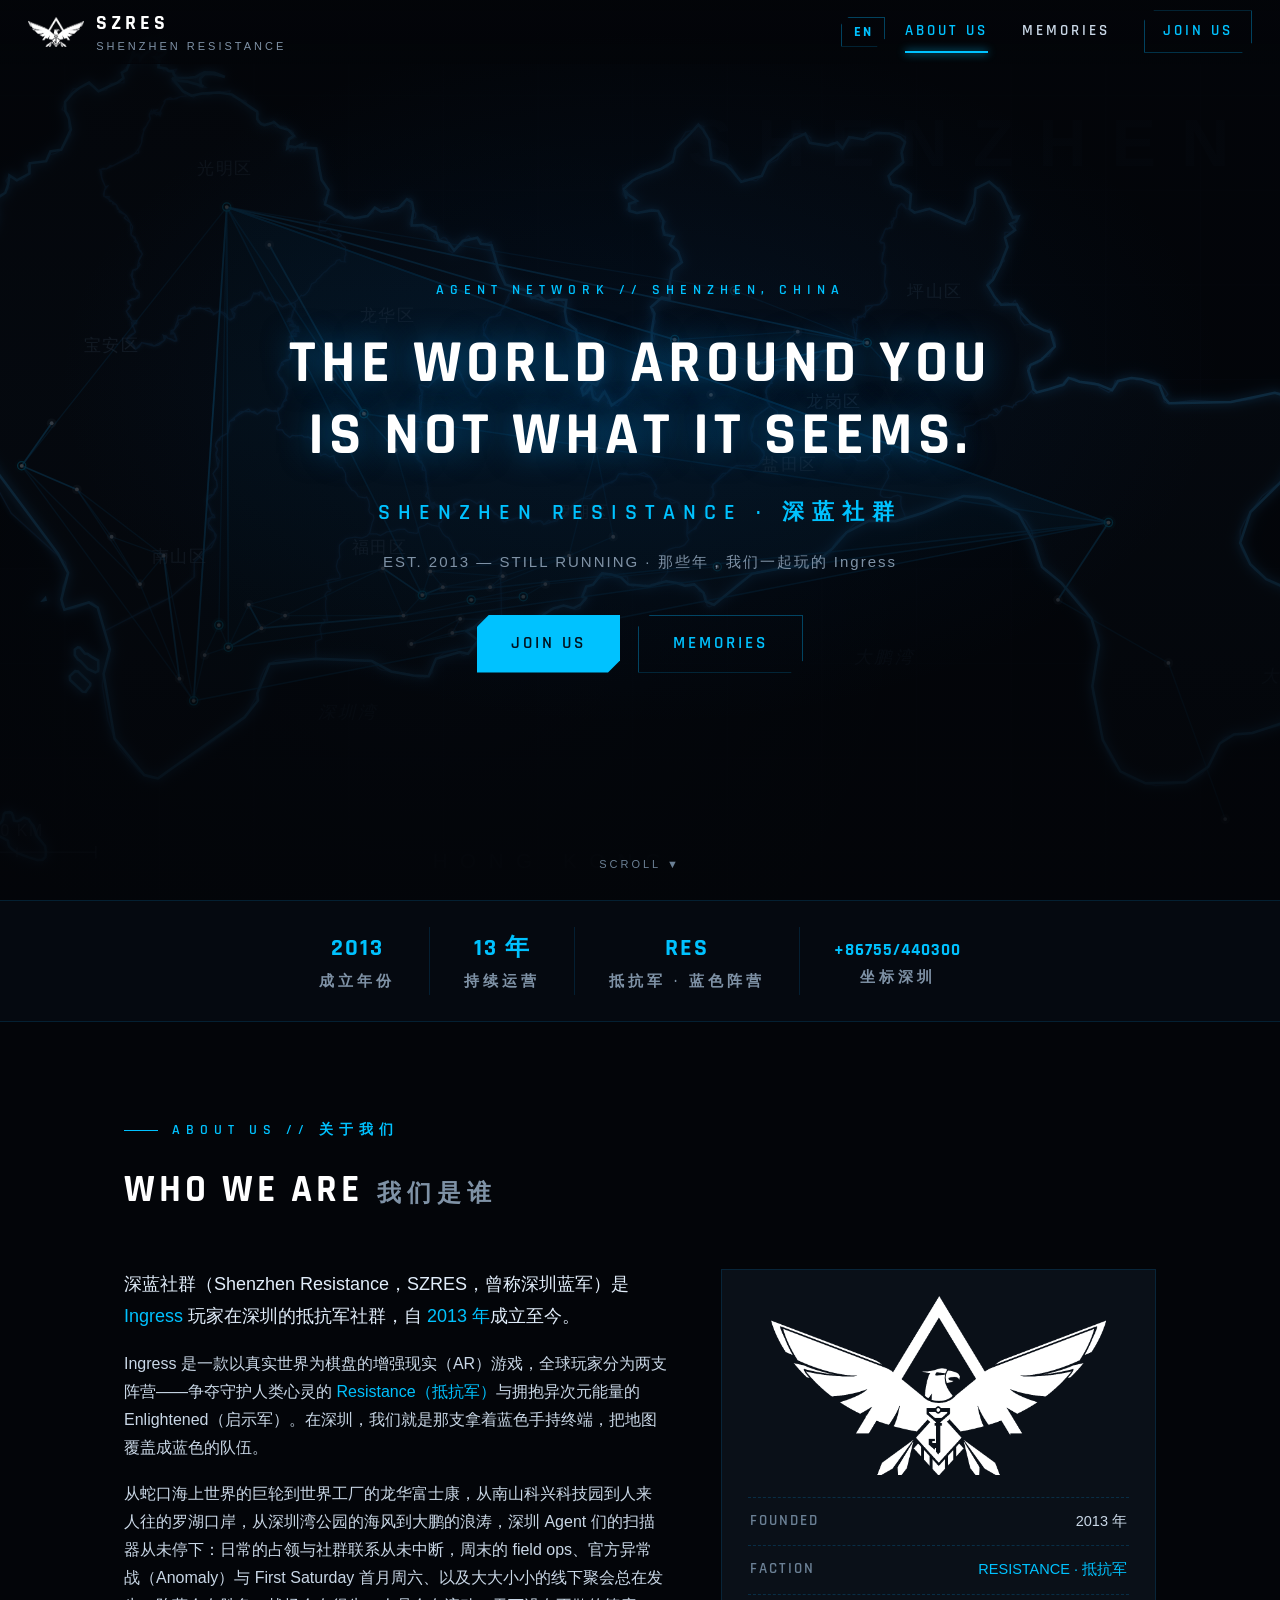
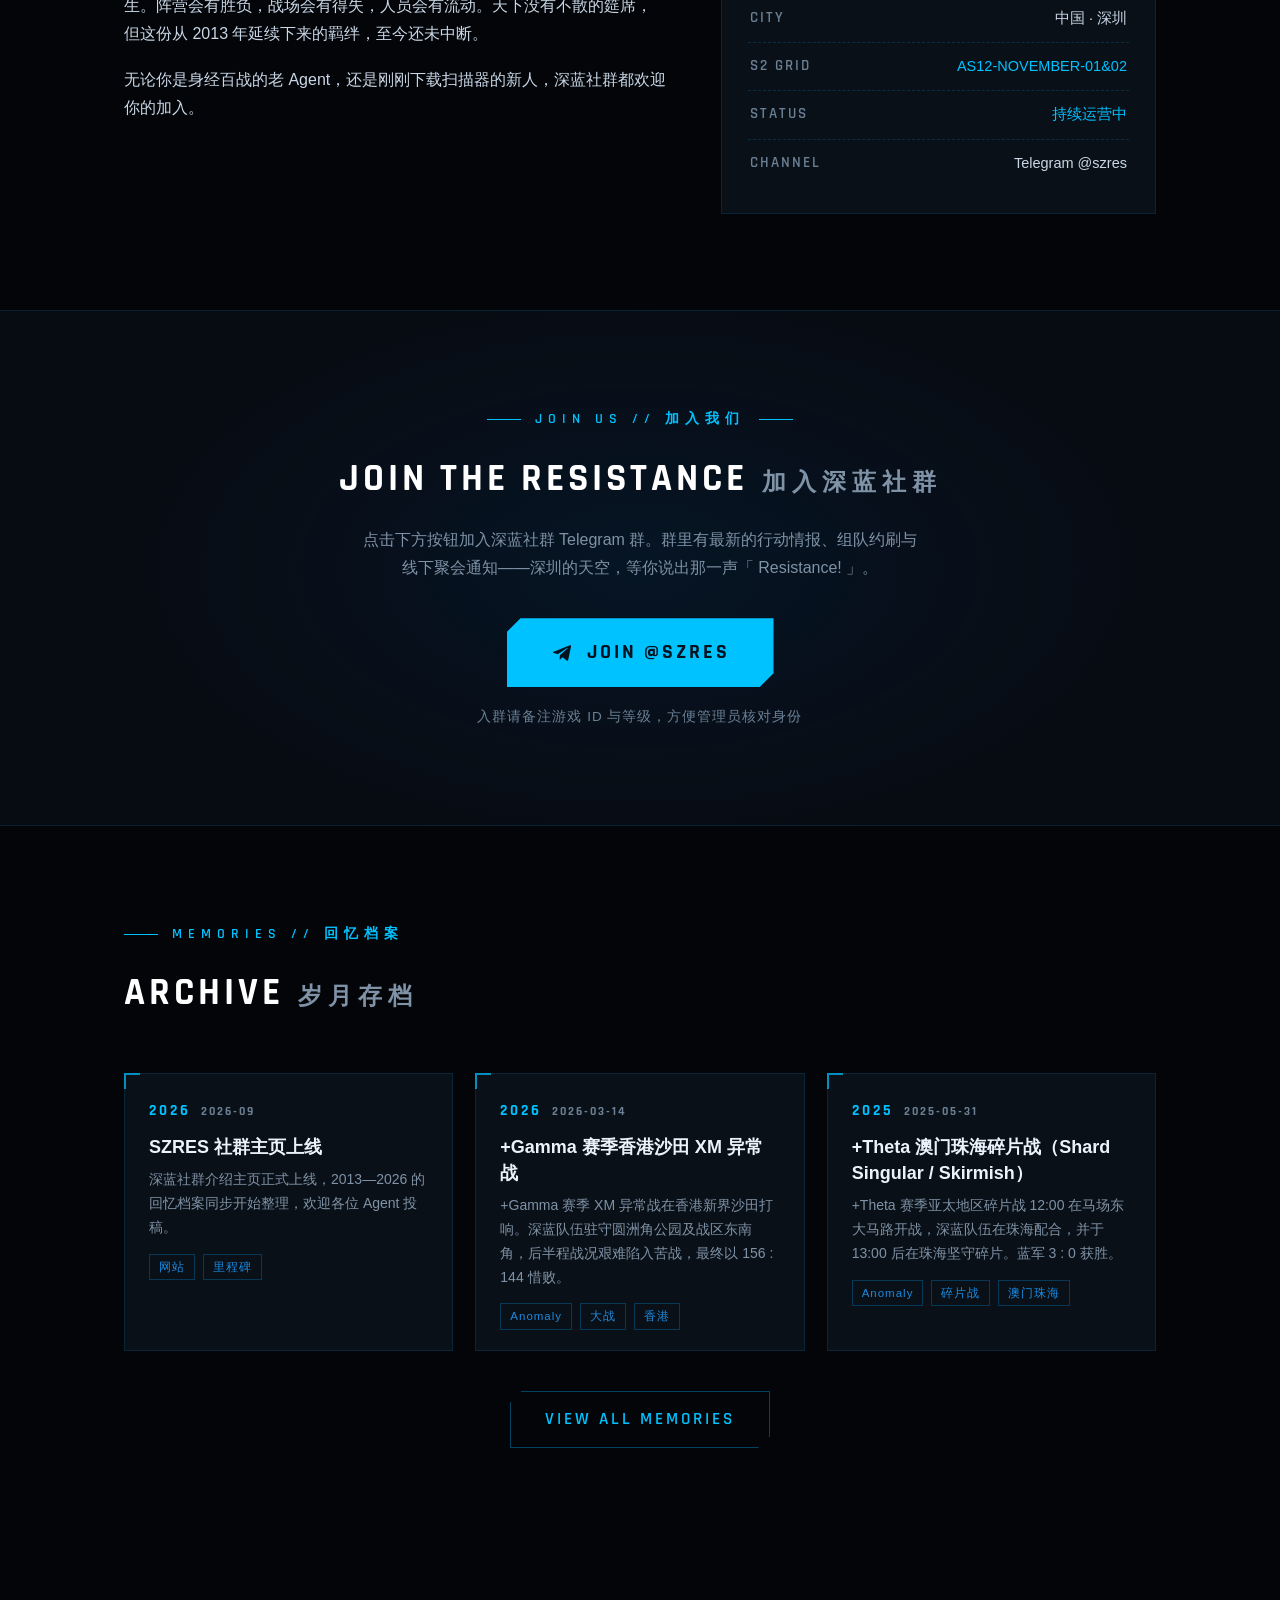
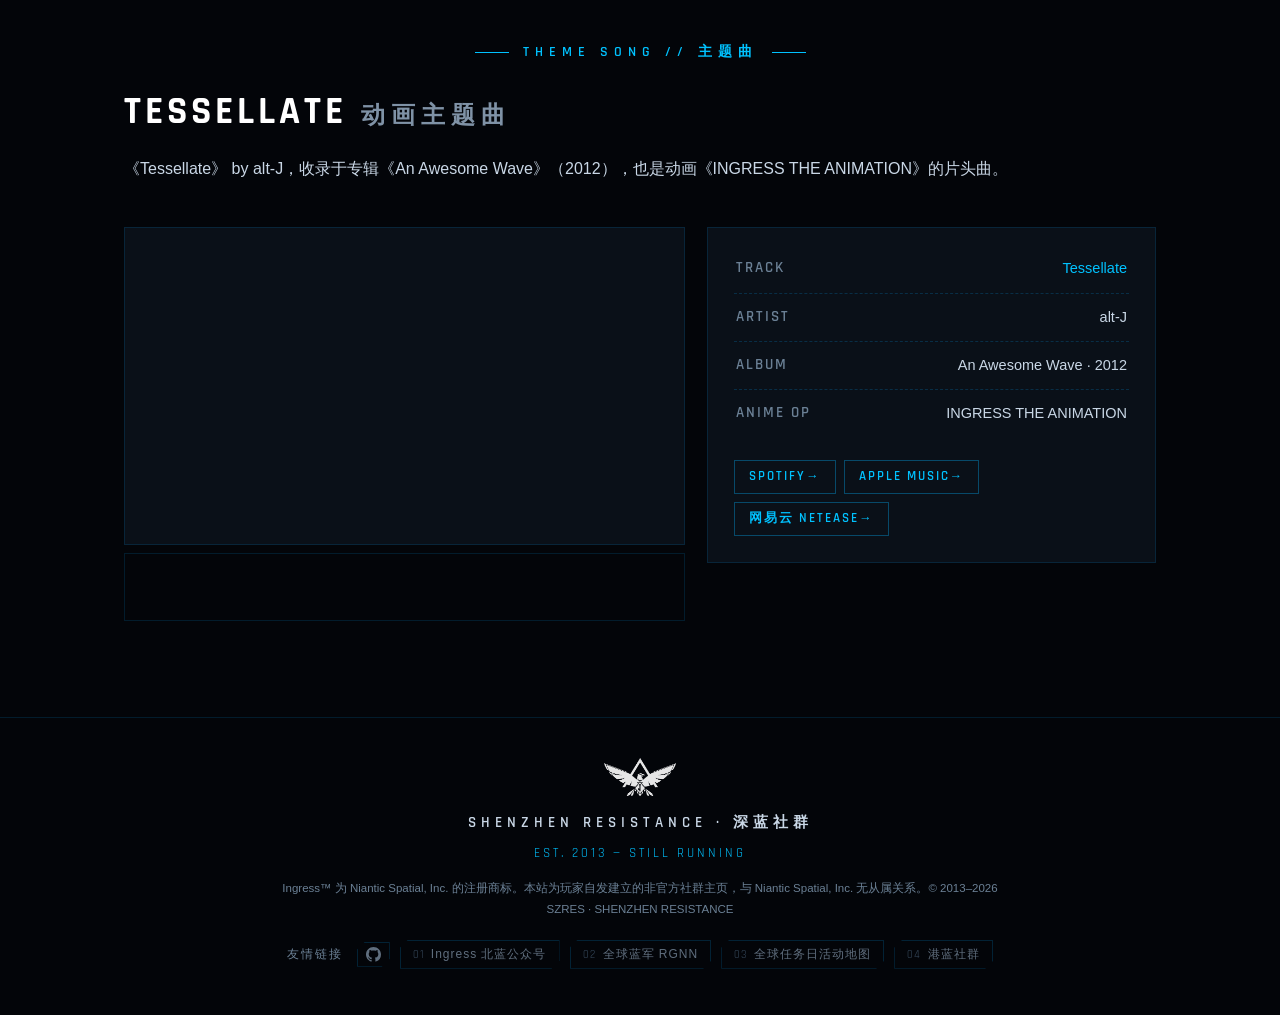
==== commit 5a76d7c2: "文案修正：抵抗军·蓝色阵营；英文别称 Blue Army → Blue Faction" ====
--- a/index.html
+++ b/index.html
@@ -83,7 +83,7 @@
   <div class="strip-inner">
     <div class="strip-item"><b>2013</b><span data-i18n="strip_founded">成立年份</span></div>
     <div class="strip-item"><b data-i18n="strip_years_b">13 年</b><span data-i18n="strip_years_l">持续运营</span></div>
-    <div class="strip-item"><b>RES</b><span data-i18n="strip_res_l">抵抗军 · 阵营色蓝</span></div>
+    <div class="strip-item"><b>RES</b><span data-i18n="strip_res_l">抵抗军 · 蓝色阵营</span></div>
     <div class="strip-item"><b data-i18n="strip_sz_b">+86755/440300</b><span data-i18n="strip_sz_l">坐标深圳</span></div>
   </div>
 </div>
